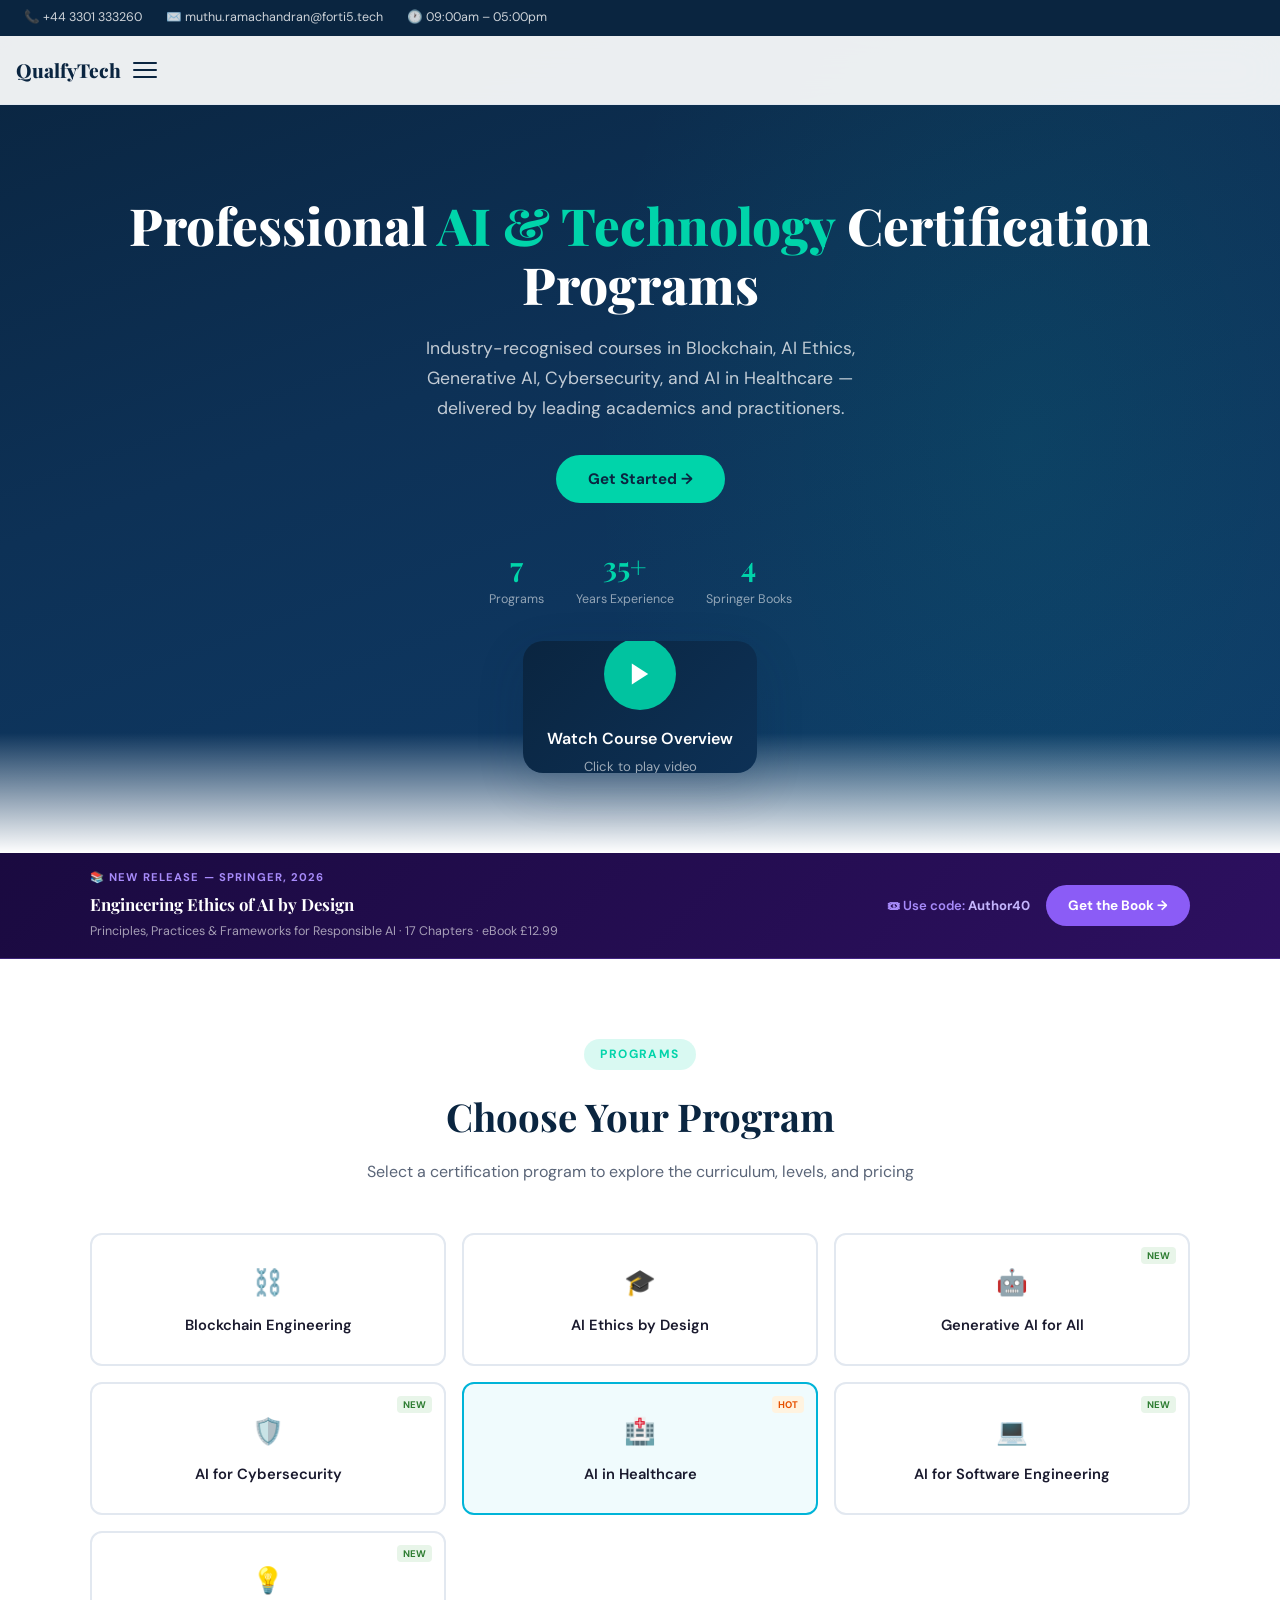
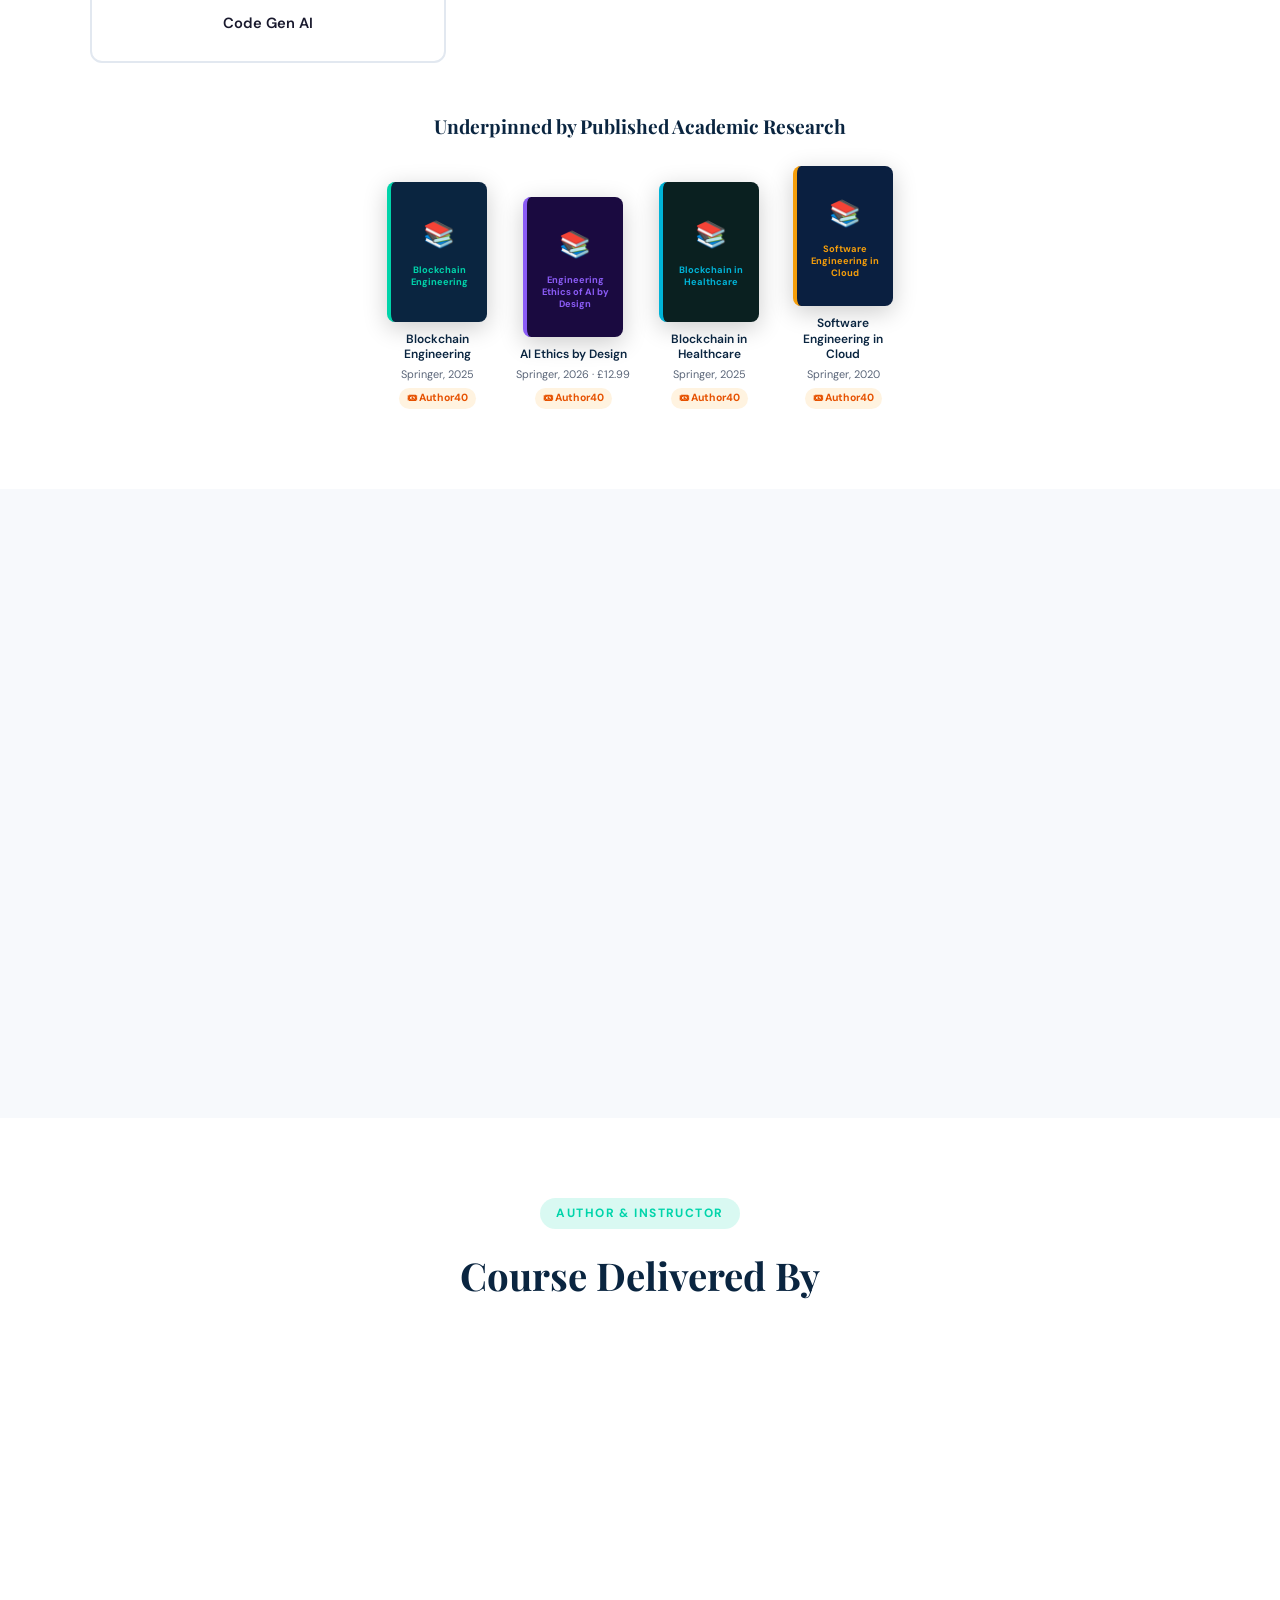
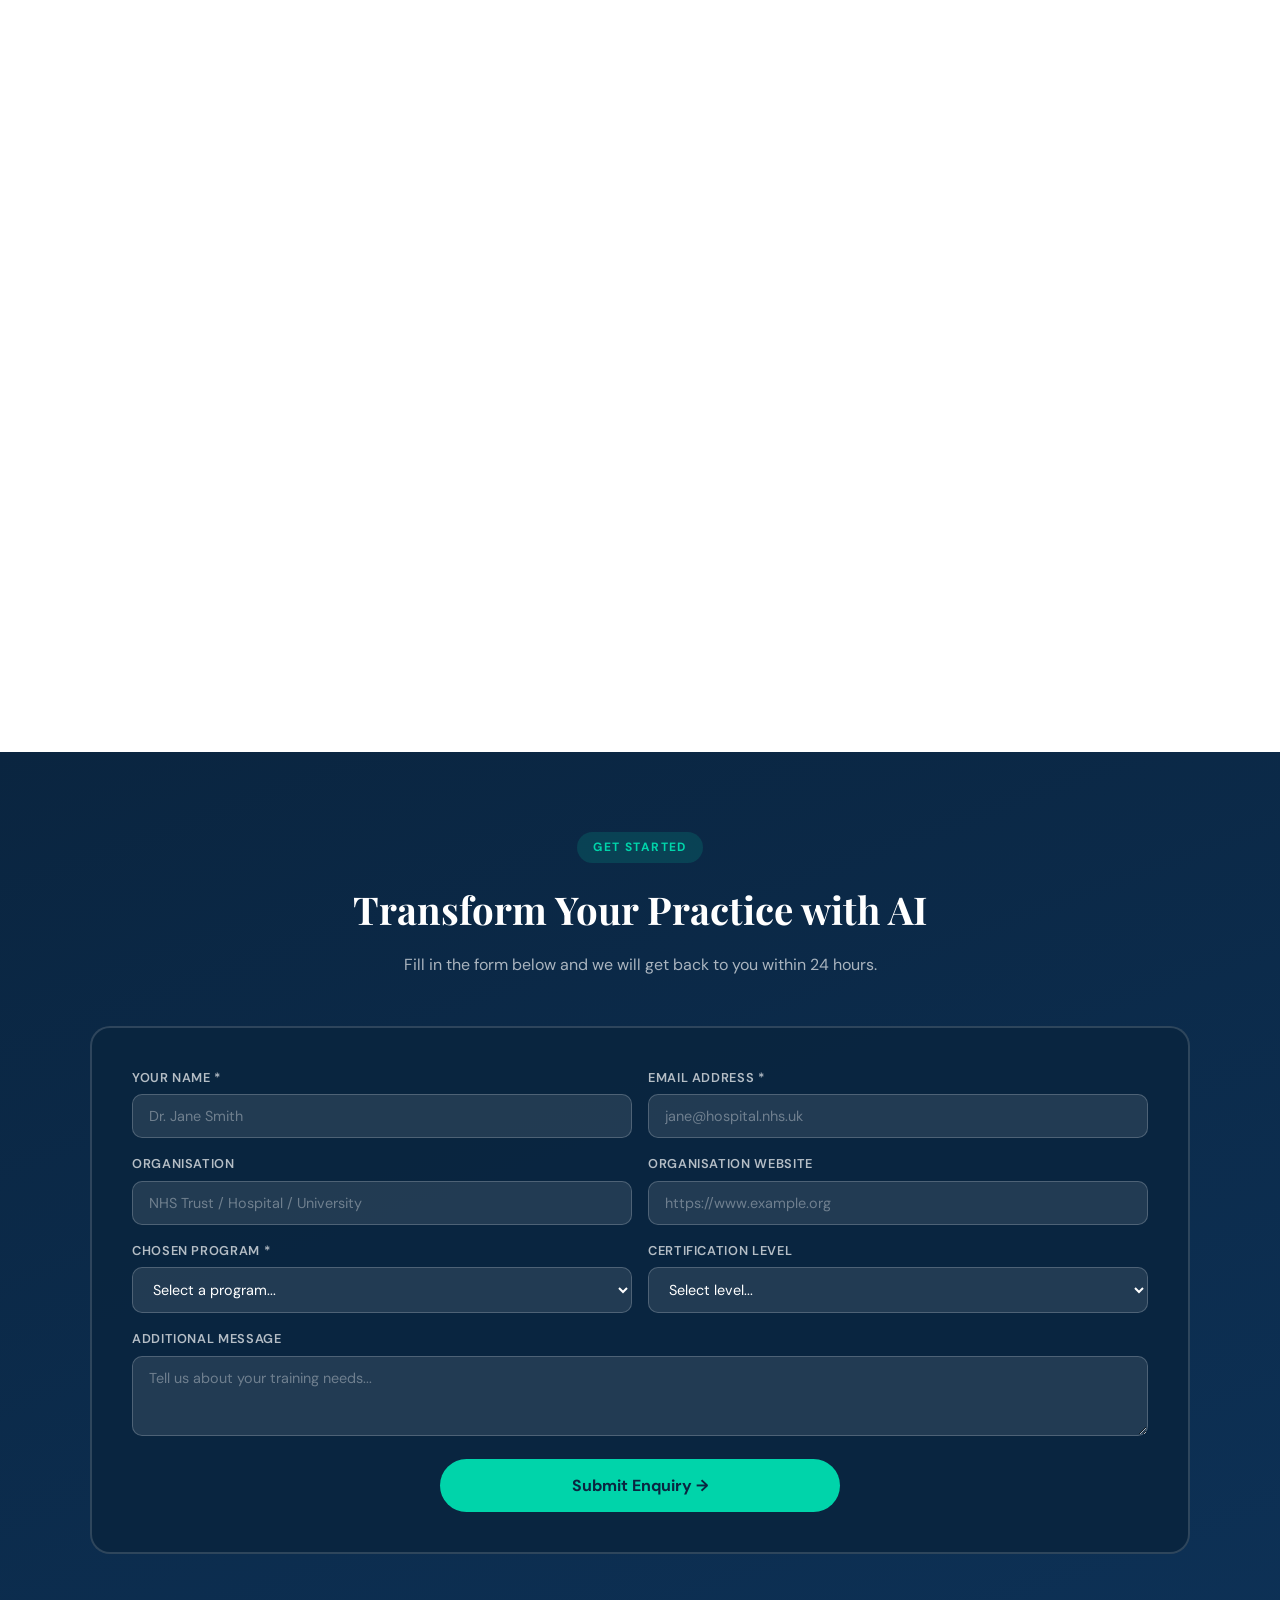
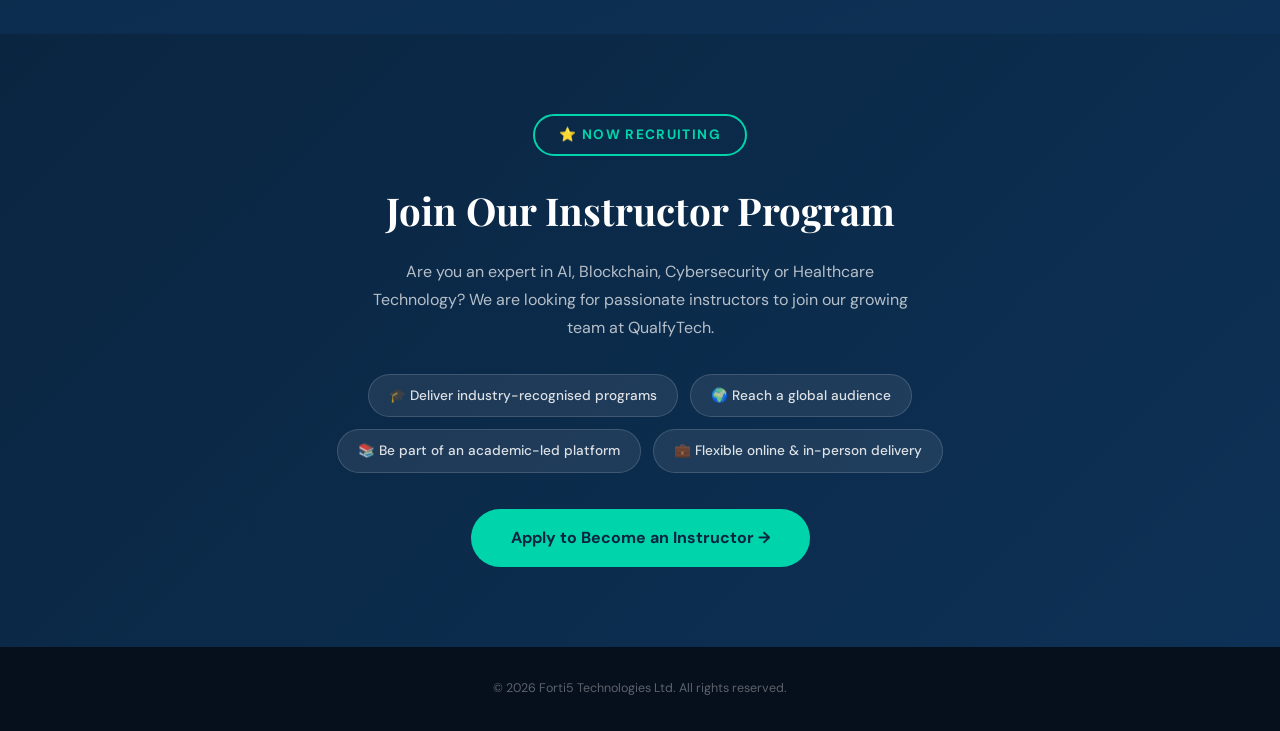
==== index.html @ 21c9e1dc "Refactor instructor section and update IntersectionObserver" ====
<!DOCTYPE html>
<html lang="en">
<head>
  <meta charset="UTF-8" />
  <meta name="viewport" content="width=device-width, initial-scale=1.0" />
  <title>QualfyTech — AI & Technology Certification Programs</title>
  <link rel="preconnect" href="https://fonts.googleapis.com" />
  <link rel="preconnect" href="https://fonts.gstatic.com" crossorigin />
  <link href="https://fonts.googleapis.com/css2?family=DM+Sans:opsz,wght@9..40,300;9..40,400;9..40,500;9..40,600;9..40,700&family=Playfair+Display:wght@600;700;800&display=swap" rel="stylesheet" />
  <link rel="stylesheet" href="style.css" />
</head>
<body>
  <!-- TOP BAR: phone, email -->
  <div class="topbar">
    <div class="topbar-inner">
      <a href="tel:+443301333260" class="topbar-item">📞 +44 3301 333260</a>
      <a href="mailto:muthu.ramachandran@forti5.tech" class="topbar-item">✉️ muthu.ramachandran@forti5.tech</a>
      <span class="topbar-item">🕐 09:00am – 05:00pm</span>
    </div>
  </div>

  <nav class="nav" id="nav">
    <div class="ni">
      <span class="nl" onclick="sTo('home')">QualfyTech</span>
      <div class="nc">
        <div class="nd">
          <span class="ncl">Courses ▾</span>
          <div class="ndrop">
            <a href="blockchain.html">⛓️ Blockchain Engineering</a>
            <a href="ethics.html">🎓 AI Ethics by Design</a>
            <a href="genai.html">🤖 Generative AI for All <span class="badge bn">New</span></a>
            <a href="cyber.html">🛡️ AI for Cybersecurity <span class="badge bn">New</span></a>
            <a href="healthcare.html" style="color:var(--hc);font-weight:600">🏥 AI in Healthcare <span class="badge bh">Hot</span></a>
            <a href="softeng.html">💻 AI for SE <span class="badge bn">New</span></a>
            <a href="codegenai.html">💡 Code Gen AI <span class="badge bn">New</span></a>
          </div>
        </div>
        <span class="ncl" onclick="sTo('instructor')">Instructor</span>
        <span class="ncl" onclick="sTo('contact')">Contact Us</span>
      </div>
      <button class="hb" id="hbtn" aria-label="Menu"><span></span><span></span><span></span></button>
    </div>
  </nav>
  <div class="mm" id="mmenu">
    <div class="mmi" onclick="location.href='blockchain.html'">Blockchain Engineering</div>
    <div class="mmi" onclick="location.href='ethics.html'">AI Ethics by Design</div>
    <div class="mmi" onclick="location.href='genai.html'">Generative AI for All <span class="badge bn">New</span></div>
    <div class="mmi" onclick="location.href='cyber.html'">AI for Cybersecurity <span class="badge bn">New</span></div>
    <div class="mmi" onclick="location.href='healthcare.html'">AI in Healthcare <span class="badge bh">Hot</span></div>
    <div class="mmi" onclick="location.href='softeng.html'">AI for Software Engineering <span class="badge bn">New</span></div>
    <div class="mmi" onclick="location.href='codegenai.html'">Code Gen AI <span class="badge bn">New</span></div>
    <div class="mmi" onclick="sTo('instructor');cM()">Author</div>
    <div class="mmi" onclick="sTo('contact');cM()">Contact</div>
  </div>
  <section class="hero" id="home">
    <div class="hi">
      <div class="ht">
        <h1>Professional <em>AI &amp; Technology</em> Certification Programs</h1>
        <p>Industry-recognised courses in Blockchain, AI Ethics, Generative AI, Cybersecurity, and AI in Healthcare — delivered by leading academics and practitioners.</p>
        <button class="hcta" onclick="sTo('programs')">Get Started →</button>
        <div class="hst">
          <div><div class="hsn">7</div><div class="hsl">Programs</div></div>
          <div><div class="hsn">35+</div><div class="hsl">Years Experience</div></div>
          <div><div class="hsn">4</div><div class="hsl">Springer Books</div></div>
        </div>
      </div>
      <div class="vc" id="videoCard">
        <div class="vc-inner">
          <div class="play-btn">
            <svg width="28" height="28" viewBox="0 0 24 24" fill="#fff"><polygon points="5 3 19 12 5 21 5 3"></polygon></svg>
          </div>
          <div style="font-weight:600;font-size:1rem">Watch Course Overview</div>
          <div style="font-size:0.82rem;opacity:0.6;margin-top:4px">Click to play video</div>
        </div>
      </div>
    </div>
  </section>
  <div class="book-banner">
    <div class="book-banner-inner">
      <div class="book-banner-left">
        <span class="book-banner-tag">📚 New Release — Springer, 2026</span>
        <div class="book-banner-title">Engineering Ethics of AI by Design</div>
        <div class="book-banner-sub">Principles, Practices &amp; Frameworks for Responsible AI · 17 Chapters · eBook £12.99</div>
      </div>
      <div class="book-banner-right">
        <span class="book-banner-code">🎟 Use code: <strong>Author40</strong></span>
        <a href="https://link.springer.com/book/10.1007/978-981-95-2909-4" target="_blank" class="book-banner-btn">Get the Book →</a>
      </div>
    </div>
  </div>
  <section class="programs" id="programs">
    <div class="pi">
      <span class="sl">Programs</span>
      <h2 class="st">Choose Your Program</h2>
      <p class="ssu">Select a certification program to explore the curriculum, levels, and pricing</p>
      <div class="pgrid">
        <div class="pc" onclick="selP(this,'blockchain')"><div class="pci">⛓️</div><div class="pcn">Blockchain Engineering</div></div>
        <div class="pc" onclick="selP(this,'ethics')"><div class="pci">🎓</div><div class="pcn">AI Ethics by Design</div></div>
        <div class="pc" onclick="selP(this,'genai')"><span class="badge bn">New</span><div class="pci">🤖</div><div class="pcn">Generative AI for All</div></div>
        <div class="pc" onclick="selP(this,'cyber')"><span class="badge bn">New</span><div class="pci">🛡️</div><div class="pcn">AI for Cybersecurity</div></div>
        <div class="pc active" onclick="selP(this,'healthcare')"><span class="badge bh">Hot</span><div class="pci">🏥</div><div class="pcn">AI in Healthcare</div></div>
        <div class="pc" onclick="selP(this,'softeng')"><span class="badge bn">New</span><div class="pci">💻</div><div class="pcn">AI for Software Engineering</div></div>
        <div class="pc" onclick="selP(this,'codegenai')"><span class="badge bn">New</span><div class="pci">💡</div><div class="pcn">Code Gen AI</div></div>
      </div>
      <div id="bookCovers" style="margin-top:48px;">
        <h3 style="font-family:'Playfair Display',serif;font-size:1.2rem;font-weight:700;color:var(--p);text-align:center;margin-bottom:24px;">Underpinned by Published Academic Research</h3>
        <div style="display:flex;justify-content:center;flex-wrap:wrap;gap:24px;align-items:flex-end;">
          <a href="https://link.springer.com/book/10.1007/978-3-030-12358-1" target="_blank" style="text-align:center;text-decoration:none;transition:transform 0.3s" onmouseover="this.style.transform='translateY(-8px)'" onmouseout="this.style.transform='translateY(0)'">
            <div style="width:100px;height:140px;border-radius:8px;background:#0A2540;box-shadow:0 6px 24px rgba(0,0,0,0.2);margin:0 auto 10px;display:flex;flex-direction:column;align-items:center;justify-content:center;padding:12px;border-left:4px solid #00D4AA">
              <div style="font-size:1.6rem;margin-bottom:8px">📚</div>
              <div style="font-size:0.58rem;font-weight:700;color:#00D4AA;text-align:center;line-height:1.3">Blockchain Engineering</div>
            </div>
            <div style="font-size:0.75rem;font-weight:600;color:var(--p);max-width:110px;line-height:1.3;margin:0 auto">Blockchain Engineering</div>
            <div style="font-size:0.68rem;color:var(--m);margin-top:3px">Springer, 2025</div>
            <div style="font-size:0.65rem;font-weight:700;color:#E65100;margin-top:4px;background:#FFF3E0;padding:2px 8px;border-radius:20px;display:inline-block">🎟 Author40</div>
          </a>
          <a href="https://link.springer.com/book/10.1007/978-981-95-2909-4" target="_blank" style="text-align:center;text-decoration:none;transition:transform 0.3s" onmouseover="this.style.transform='translateY(-8px)'" onmouseout="this.style.transform='translateY(0)'">
            <div style="width:100px;height:140px;border-radius:8px;background:#1a0a40;box-shadow:0 6px 24px rgba(0,0,0,0.2);margin:0 auto 10px;display:flex;flex-direction:column;align-items:center;justify-content:center;padding:12px;border-left:4px solid #8B5CF6">
              <div style="font-size:1.6rem;margin-bottom:8px">📚</div>
              <div style="font-size:0.58rem;font-weight:700;color:#8B5CF6;text-align:center;line-height:1.3">Engineering Ethics of AI by Design</div>
            </div>
            <div style="font-size:0.75rem;font-weight:600;color:var(--p);max-width:110px;line-height:1.3;margin:0 auto">AI Ethics by Design</div>
            <div style="font-size:0.68rem;color:var(--m);margin-top:3px">Springer, 2026 · £12.99</div>
            <div style="font-size:0.65rem;font-weight:700;color:#E65100;margin-top:4px;background:#FFF3E0;padding:2px 8px;border-radius:20px;display:inline-block">🎟 Author40</div>
          </a>
          <a href="https://link.springer.com/book/10.1007/978-981-96-4360-8" target="_blank" style="text-align:center;text-decoration:none;transition:transform 0.3s" onmouseover="this.style.transform='translateY(-8px)'" onmouseout="this.style.transform='translateY(0)'">
            <div style="width:100px;height:140px;border-radius:8px;background:#0a2020;box-shadow:0 6px 24px rgba(0,0,0,0.2);margin:0 auto 10px;display:flex;flex-direction:column;align-items:center;justify-content:center;padding:12px;border-left:4px solid #00B4D8">
              <div style="font-size:1.6rem;margin-bottom:8px">📚</div>
              <div style="font-size:0.58rem;font-weight:700;color:#00B4D8;text-align:center;line-height:1.3">Blockchain in Healthcare</div>
            </div>
            <div style="font-size:0.75rem;font-weight:600;color:var(--p);max-width:110px;line-height:1.3;margin:0 auto">Blockchain in Healthcare</div>
            <div style="font-size:0.68rem;color:var(--m);margin-top:3px">Springer, 2025</div>
            <div style="font-size:0.65rem;font-weight:700;color:#E65100;margin-top:4px;background:#FFF3E0;padding:2px 8px;border-radius:20px;display:inline-block">🎟 Author40</div>
          </a>
          <a href="https://tinyurl.com/muthu-pub" target="_blank" style="text-align:center;text-decoration:none;transition:transform 0.3s" onmouseover="this.style.transform='translateY(-8px)'" onmouseout="this.style.transform='translateY(0)'">
            <div style="width:100px;height:140px;border-radius:8px;background:#0a1f40;box-shadow:0 6px 24px rgba(0,0,0,0.2);margin:0 auto 10px;display:flex;flex-direction:column;align-items:center;justify-content:center;padding:12px;border-left:4px solid #F59E0B">
              <div style="font-size:1.6rem;margin-bottom:8px">📚</div>
              <div style="font-size:0.58rem;font-weight:700;color:#F59E0B;text-align:center;line-height:1.3">Software Engineering in Cloud</div>
            </div>
            <div style="font-size:0.75rem;font-weight:600;color:var(--p);max-width:110px;line-height:1.3;margin:0 auto">Software Engineering in Cloud</div>
            <div style="font-size:0.68rem;color:var(--m);margin-top:3px">Springer, 2020</div>
            <div style="font-size:0.65rem;font-weight:700;color:#E65100;margin-top:4px;background:#FFF3E0;padding:2px 8px;border-radius:20px;display:inline-block">🎟 Author40</div>
          </a>
        </div>
      </div>
      <div class="pinfo" id="pinfo"></div>
    </div>
  </section>
  <section class="cd" id="ai-healthcare">
    <div class="cdi">
      <div class="chd fin">
        <span class="sl">New Program</span>
        <h2>AI in Healthcare for Medical Professionals</h2>
        <p>Comprehensive workshop and hands-on training — from AI foundations to clinical implementation.</p>
      </div>
      <div class="lgrid">
        <div class="lc fin" onclick="tL(this)">
          <div class="ln">1</div>
          <div>
            <h3>Introduction to AI and Its Healthcare Revolution <span class="ti">▾</span></h3>
            <div class="lsu">Foundations of AI and why it transforms healthcare delivery.</div>
            <div class="ld">
              <div class="lt"><span class="ltg">What is AI?</span><span class="ltg">History &amp; Evolution</span><span class="ltg">Machine Learning</span></div>
              <div class="ho"><div><strong>Hands-On</strong> Interact with ChatGPT/Claude for medical Q&amp;A.</div></div>
            </div>
          </div>
        </div>
        <div class="lc fin" onclick="tL(this)">
          <div class="ln">2</div>
          <div>
            <h3>Machine Learning &amp; Deep Learning for Clinicians <span class="ti">▾</span></h3>
            <div class="lsu">ML/DL powering medical imaging, clinical NLP, and predictive analytics.</div>
            <div class="ld">
              <div class="lt"><span class="ltg">Classification</span><span class="ltg">Computer Vision</span><span class="ltg">Predictive Analytics</span></div>
            </div>
          </div>
        </div>
      </div>
    </div>
  </section>
  <section class="ins" id="instructor">
    <div class="insi">
      <div style="text-align:center;margin-bottom:32px">
        <span class="sl">Author &amp; Instructor</span>
        <h2 class="st">Course Delivered By</h2>
      </div>
      <div class="ic fin">
        <div style="text-align:center">
          <div class="author-avatar">MR</div>
        </div>
        <div>
          <div class="inm">Professor Muthu Ramachandran</div>
          <div class="icr">BSc, MSc, PhD, FBCS, FHEA, SMIEEE, SMACM</div>
          <div class="ibo">Professor Muthu Ramachandran is a Cybersecurity, AI, and Blockchain Technology &amp; Research Consultant at Forti5 Technologies, UK. With over 35 years of experience and 4 Springer-published books, his research directly informs every QualfyTech certification program.</div>
          <div class="ilks">
            <a href="https://tinyurl.com/muthu-pub" target="_blank" rel="noopener" class="ilk">📚 Publications</a>
            <a href="https://www.amazon.com/author/muthu" target="_blank" rel="noopener" class="ilk">📖 Amazon Books</a>
            <a href="https://www.forti5.tech" target="_blank" rel="noopener" class="ilk">🌐 Forti5 Tech</a>
          </div>
        </div>
      </div>
      <div class="ic fin" style="margin-top:24px">
        <div style="text-align:center">
          <img src="ponraj.jpg" alt="Dr. Ponraj Asirwadam Paulraj" class="iph" />
        </div>
        <div>
          <div class="inm">Dr. Ponraj Asirwadam Paulraj</div>
          <div class="icr">PhD in Mathematics | AI &amp; Topology Researcher</div>
          <div class="ibo">Dr. Ponraj Asirwadam Paulraj is a researcher at the intersection of advanced mathematics and machine learning, with expertise in Topological Data Analysis, Persistent Homology, and Graph Neural Networks. He brings rigorous mathematical foundations to every QualfyTech certification program.</div>
          <div class="ilks">
            <a href="https://tinyurl.com/muthu-pub" target="_blank" rel="noopener" class="ilk">📚 Research</a>
          </div>
        </div>
      </div>
    </div>
  </section>
  <section class="con" id="contact">
    <div class="coni">
      <div style="text-align:center">
        <span class="sl">Get Started</span>
        <h2 class="st">Transform Your Practice with AI</h2>
        <p class="ssu">Fill in the form below and we will get back to you within 24 hours.</p>
      </div>
      <div id="formCard" class="form-card-manual">
        <form id="contactForm" action="https://formsubmit.co/muthu.ramachandran@forti5.tech" method="POST">
          <input type="hidden" name="_subject" value="New QualfyTech Course Enquiry" />
          <input type="hidden" name="_captcha" value="false" />
          <input type="hidden" name="_template" value="table" />
          <input type="text" name="_honey" style="display:none" />
          <input type="hidden" name="_next" value="" />
          <div class="grid-2">
            <div><label>Your Name *</label><input name="name" type="text" placeholder="Dr. Jane Smith" required /></div>
            <div><label>Email Address *</label><input name="email" type="email" placeholder="jane@hospital.nhs.uk" required /></div>
          </div>
          <div class="grid-2">
            <div><label>Organisation</label><input name="organisation" type="text" placeholder="NHS Trust / Hospital / University" /></div>
            <div><label>Organisation Website</label><input name="website" type="text" placeholder="https://www.example.org" /></div>
          </div>
          <div class="grid-2">
            <div>
              <label>Chosen Program *</label>
              <select name="program" required>
                <option value="">Select a program...</option>
                <option>Blockchain Engineering</option>
                <option>AI Ethics by Design</option>
                <option>Generative AI for All</option>
                <option>AI for Cybersecurity</option>
                <option>AI in Healthcare</option>
                <option>AI for Software Engineering</option>
                <option>Code Gen AI</option>
              </select>
            </div>
            <div>
              <label>Certification Level</label>
              <select name="level">
                <option value="">Select level...</option>
                <option>Associate — Foundation</option>
                <option>Practitioner — Professional</option>
                <option>Master — Expert</option>
              </select>
            </div>
          </div>
          <div style="margin-bottom:16px">
            <label>Additional Message</label>
            <textarea name="message" placeholder="Tell us about your training needs..."></textarea>
          </div>
          <div style="text-align:center">
            <button type="submit" class="submit-btn">Submit Enquiry →</button>
          </div>
        </form>
      </div>
    </div>
  </section>
  <section class="join-sec">
    <div class="join-inner">
      <div class="join-blink">⭐ Now Recruiting</div>
      <h2>Join Our Instructor Program</h2>
      <p>Are you an expert in AI, Blockchain, Cybersecurity or Healthcare Technology? We are looking for passionate instructors to join our growing team at QualfyTech.</p>
      <div class="join-perks">
        <div class="join-perk">🎓 Deliver industry-recognised programs</div>
        <div class="join-perk">🌍 Reach a global audience</div>
        <div class="join-perk">📚 Be part of an academic-led platform</div>
        <div class="join-perk">💼 Flexible online &amp; in-person delivery</div>
      </div>
      <a href="/cdn-cgi/l/email-protection#69041c1d011c471b0804080a0108070d1b0807290f061b1d005c471d0c0a01" class="join-btn">Apply to Become an Instructor →</a>
    </div>
  </section>
  <footer class="footer">© 2026 Forti5 Technologies Ltd. All rights reserved.</footer>
  <button class="sct" id="sctBtn" aria-label="Scroll to top">↑</button>
  <script data-cfasync="false" src="/cdn-cgi/scripts/5c5dd728/cloudflare-static/email-decode.min.js"></script><script>
    window.addEventListener('scroll', () => {
      document.getElementById('nav').classList.toggle('scrolled', window.scrollY > 10);
      document.getElementById('sctBtn').classList.toggle('visible', window.scrollY > 300);
    });
    function sTo(id) { document.getElementById(id)?.scrollIntoView({ behavior: 'smooth' }); }
    const hbtn = document.getElementById('hbtn');
    hbtn.addEventListener('click', () => { hbtn.classList.toggle('active'); document.getElementById('mmenu').classList.toggle('open'); });
    function cM() { hbtn.classList.remove('active'); document.getElementById('mmenu').classList.remove('open'); }
    const obs = new IntersectionObserver((entries) => {
      entries.forEach(e => { if (e.isIntersecting) { e.target.classList.add('visible'); obs.unobserve(e.target); } });
    }, { threshold: 0, rootMargin: '0px 0px -50px 0px' });
    document.querySelectorAll('.fin').forEach(el => obs.observe(el));
    function selP(el, key) { location.href = key + '.html'; }
    function tL(el) { e
---- style.css ----
:root{
  --p:#0A2540;
  --pl:#1a3a5c;
  --a:#00D4AA;
  --ah:#00b894;
  --ag:rgba(0,212,170,0.15);
  --hc:#00B4D8;
  --hcd:#0096B7;
  --sf:#F7F9FC;
  --w:#FFF;
  --t:#1a1a2e;
  --m:#5a6578;
  --b:#E2E8F0;
  --ss:0 1px 3px rgba(10,37,64,0.06);
  --sm:0 4px 16px rgba(10,37,64,0.08);
  --sl2:0 8px 32px rgba(10,37,64,0.12);
  --sx:0 16px 48px rgba(10,37,64,0.16);
  --r:12px;
  --rl:20px;
  --tr:0.3s cubic-bezier(0.4,0,0.2,1);
}

*,*::before,*::after{box-sizing:border-box;margin:0;padding:0;}
html{scroll-behavior:smooth;scroll-padding-top:80px;}
body{font-family:'DM Sans',-apple-system,sans-serif;color:var(--t);background:var(--w);line-height:1.6;-webkit-font-smoothing:antialiased;}

/* TOP BAR */
.topbar{background:var(--p);padding:8px 24px;}
.topbar-inner{max-width:1280px;margin:0 auto;display:flex;align-items:center;gap:24px;flex-wrap:wrap;}
.topbar-item{font-size:0.78rem;color:rgba(255,255,255,0.8);text-decoration:none;display:flex;align-items:center;gap:6px;}
.topbar-item:hover{color:#fff;}

/* NAV */
.nav{position:fixed;top:36px;left:0;right:0;z-index:1000;background:rgba(255,255,255,0.92);backdrop-filter:blur(20px);-webkit-backdrop-filter:blur(20px);border-bottom:1px solid var(--b);transition:var(--tr);}
.nav.scrolled{top:0;box-shadow:var(--sm);}
@media(max-width:768px){.topbar{display:none;}.nav{top:0;}}
.ni{max-width:1280px;margin:0 auto;padding:0 16px;display:flex;align-items:center;height:68px;gap:4px;}
.nl{font-family:'Playfair Display',serif;font-size:1.2rem;font-weight:800;color:var(--p);cursor:pointer;white-space:nowrap;}
.nc{display:flex;align-items:center;gap:0;margin-left:8px;}
.ncl,.nk,.mmi{cursor:pointer;}
.ncl{padding:8px 16px;font-size:0.92rem;font-weight:600;color:var(--m);border-radius:8px;transition:var(--tr);white-space:nowrap;}
.ncl:hover{color:var(--p);background:var(--sf);}

/* NAV DROPDOWN */
.nd{position:relative;}
.nd:hover .ndrop{display:block;}
.ndrop{display:none;position:absolute;top:100%;left:0;background:var(--w);border:1px solid var(--b);border-radius:var(--r);box-shadow:var(--sl2);min-width:220px;z-index:2000;padding:8px 0;}
.ndrop a{display:block;padding:10px 18px;font-size:0.82rem;font-weight:500;color:var(--m);text-decoration:none;transition:var(--tr);white-space:nowrap;}
.ndrop a:hover{background:var(--sf);color:var(--p);}
.badge{display:inline-block;padding:1px 6px;font-size:0.6rem;font-weight:700;text-transform:uppercase;border-radius:4px;margin-left:4px;vertical-align:middle;}
.bn{background:#E8F5E9;color:#2E7D32;}
.bh{background:#FFF3E0;color:#E65100;}
.nr{margin-left:auto;display:flex;align-items:center;gap:16px;}
.nk{font-size:0.85rem;font-weight:500;color:var(--m);}
.nk:hover{color:var(--p);}
.hb{display:none;flex-direction:column;gap:5px;background:none;border:none;cursor:pointer;padding:8px;z-index:1001;}
.hb span{display:block;width:24px;height:2px;background:var(--p);border-radius:2px;transition:var(--tr);}
.hb.active span:nth-child(1){transform:rotate(45deg) translateY(7px);}
.hb.active span:nth-child(2){opacity:0;}
.hb.active span:nth-child(3){transform:rotate(-45deg) translateY(-7px);}
.mm{display:none;position:fixed;top:68px;left:0;right:0;bottom:0;background:var(--w);padding:24px;overflow-y:auto;z-index:999;}
.mm.open{display:block;}
.mmi{display:block;padding:14px 0;font-size:1rem;font-weight:500;color:var(--t);border-bottom:1px solid var(--b);}

/* HERO */
.hero{padding:160px 24px 80px;background:linear-gradient(160deg,var(--p) 0%,#0d3156 40%,#0f3d6b 100%);position:relative;overflow:hidden;}
.hero::before{content:'';position:absolute;top:-50%;right:-20%;width:80%;height:200%;background:radial-gradient(ellipse,rgba(0,212,170,0.08) 0%,transparent 60%);}
.hero::after{content:'';position:absolute;bottom:0;left:0;right:0;height:120px;background:linear-gradient(to top,var(--w),transparent);}
.hi{max-width:1280px;margin:0 auto;display:grid;grid-template-columns:1fr 1fr;gap:60px;align-items:center;position:relative;z-index:1;}
.hero h1{font-family:'Playfair Display',serif;font-size:clamp(2.2rem,4vw,3.4rem);font-weight:800;color:var(--w);line-height:1.15;margin-bottom:20px;}
.hero h1 em{color:var(--a);font-style:normal;}
.ht p{font-size:1.1rem;color:rgba(255,255,255,0.75);margin-bottom:32px;max-width:480px;line-height:1.7;}
.hcta{display:inline-flex;align-items:center;gap:10px;padding:14px 32px;background:var(--a);color:var(--p);font-weight:700;font-size:0.95rem;border-radius:50px;border:none;cursor:pointer;transition:var(--tr);font-family:inherit;}
.hcta:hover{background:var(--ah);transform:translateY(-2px);}
.hst{display:flex;gap:32px;margin-top:40px;}
.hsn{font-family:'Playfair Display',serif;font-size:1.8rem;font-weight:700;color:var(--a);}
.hsl{font-size:0.78rem;color:rgba(255,255,255,0.55);}
.vc{position:relative;border-radius:var(--rl);overflow:hidden;box-shadow:var(--sx);aspect-ratio:16/9;background:linear-gradient(135deg,#0A2540,#0d3156);display:flex;align-items:center;justify-content:center;cursor:pointer;}
.vc-inner{text-align:center;color:#fff;padding:24px;}
.play-btn{width:72px;height:72px;border-radius:50%;background:rgba(0,212,170,0.9);display:flex;align-items:center;justify-content:center;margin:0 auto 16px;transition:var(--tr);}
.vc:hover .play-btn{transform:scale(1.1);}

/* SECTION COMMON */
.sl{display:inline-block;font-size:0.75rem;font-weight:700;text-transform:uppercase;letter-spacing:0.12em;color:var(--a);background:var(--ag);padding:6px 16px;border-radius:50px;margin-bottom:16px;}
.st{font-family:'Playfair Display',serif;font-size:clamp(1.8rem,3vw,2.6rem);font-weight:700;color:var(--p);margin-bottom:12px;}
.ssu{font-size:1rem;color:var(--m);margin-bottom:48px;max-width:560px;margin-left:auto;margin-right:auto;}

/* PROGRAMS */
.programs,.ins{padding:80px 24px;background:var(--w);}
.pi,.aui{max-width:1100px;margin:0 auto;text-align:center;}
.pgrid{display:grid;grid-template-columns:repeat(3,1fr);gap:16px;}
.pc{padding:28px 20px;border:2px solid var(--b);border-radius:var(--r);color:var(--t);transition:var(--tr);cursor:pointer;position:relative;background:var(--w);}
.pc:hover{border-color:var(--a);box-shadow:var(--sm);transform:translateY(-4px);}
.pc.active{border-color:var(--hc);background:rgba(0,180,216,0.06);}
.pci{font-size:1.6rem;margin-bottom:12px;}
.pcn{font-weight:600;font-size:0.92rem;line-height:1.35;}
.pc .badge{position:absolute;top:12px;right:12px;}
.pinfo{margin-top:32px;text-align:left;display:none;}
.pinfo.show{display:block;}
.pbox{padding:32px;background:var(--sf);border-radius:var(--r);border:1px solid var(--b);}
.pbox h3{font-family:'Playfair Display',serif;font-size:1.3rem;font-weight:700;color:var(--p);margin-bottom:8px;}
.pbox>p{font-size:0.92rem;color:var(--m);line-height:1.6;margin-bottom:16px;}
.ptags{display:flex;flex-wrap:wrap;gap:8px;margin-bottom:24px;}
.ptag{padding:5px 12px;background:rgba(0,180,216,0.08);color:var(--hcd);font-size:0.78rem;font-weight:500;border-radius:6px;}
.tiers{display:grid;grid-template-columns:repeat(3,1fr);gap:20px;margin-top:24px;}
.tier{padding:24px;border-radius:var(--r);border:1px solid var(--b);background:var(--w);text-align:center;}
.tier.feat{border-color:var(--hc);}
.tlv{font-size:0.7rem;font-weight:700;text-transform:uppercase;color:var(--hc);}
.tier h4{font-family:'Playfair Display',serif;font-size:1.15rem;font-weight:700;color:var(--p);}
.tpr{font-size:1.5rem;font-weight:700;color:var(--p);margin:8px 0;}
.tpr small{font-size:0.75rem;font-weight:400;color:var(--m);}
.tdu{font-size:0.78rem;color:var(--m);margin-bottom:12px;}
.tft{list-style:none;text-align:left;font-size:0.82rem;line-height:1.8;}
.tft li::before{content:'✓ ';color:var(--a);font-weight:700;}
.tbtn,.pcta{display:inline-block;margin-top:16px;padding:10px 24px;border-radius:50px;font-size:0.82rem;font-weight:600;cursor:pointer;border:none;font-family:inherit;}
.tbtn.pr,.pcta{background:var(--hc);color:#fff;}
.tbtn.sc{background:var(--p);color:#fff;}

/* AI HEALTHCARE */
.cd{padding:80px 24px;background:var(--sf);}
.cdi,.coni,.insi{max-width:1100px;margin:0 auto;}
.chd{text-align:center;margin-bottom:56px;}
.chd h2{font-family:'Playfair Display',serif;font-size:clamp(1.8rem,3vw,2.4rem);font-weight:700;color:var(--p);margin-bottom:12px;}
.chd p{font-size:1rem;color:var(--m);}
.lgrid{display:grid;gap:20px;}
.lc{display:grid;grid-template-columns:64px 1fr;gap:24px;padding:32px;background:var(--w);border-radius:var(--r);box-shadow:var(--ss);cursor:pointer;}
.lc.open{border:1px solid var(--hc);}
.ln{width:56px;height:56px;border-radius:14px;display:flex;align-items:center;justify-content:center;font-family:'Playfair Display',serif;font-size:1.4rem;font-weight:700;color:#fff;background:linear-gradient(135deg,var(--hc),var(--hcd));}
.lc h3{font-size:1.1rem;font-weight:700;color:var(--p);margin-bottom:6px;display:flex;align-items:center;justify-content:space-between;}
.ti{font-size:1.2rem;color:var(--m);}
.lsu{font-size:0.88rem;color:var(--m);line-height:1.6;}
.ld{display:none;margin-top:16px;padding-top:16px;border-top:1px solid var(--b);}
.lc.open .ld{display:block;}
.lt{display:flex;flex-wrap:wrap;gap:8px;margin-bottom:16px;}
.ltg{padding:5px 12px;background:rgba(0,180,216,0.08);color:var(--hcd);font-size:0.78rem;font-weight:500;border-radius:6px;}
.ho{display:flex;align-items:flex-start;gap:12px;padding:16px;background:#F0FDF4;border-radius:10px;border-left:3px solid #22C55E;}
.ho div{font-size:0.85rem;color:#166534;line-height:1.55;}
.ho strong{display:block;margin-bottom:2px;font-size:0.78rem;text-transform:uppercase;}

/* INSTRUCTOR */
.ic{display:grid;grid-template-columns:200px 1fr;gap:40px;padding:48px 40px;background:linear-gradient(135deg,#f8fbff,#f0f7ff);border-radius:var(--rl);border:1px solid var(--b);align-items:start;}
.author-avatar{width:160px;height:160px;border-radius:16px;background:linear-gradient(135deg,var(--p),#1a3a5c);display:flex;align-items:center;justify-content:center;font-family:'Playfair Display',serif;font-size:3rem;font-weight:700;color:var(--a);margin:0 auto;box-shadow:var(--sm);border:4px solid var(--w);}
.iph{width:160px;height:160px;border-radius:16px;object-fit:cover;object-position:top;box-shadow:var(--sm);border:4px solid var(--w);display:block;margin:0 auto;}
.inm{font-family:'Playfair Display',serif;font-size:1.4rem;font-weight:700;color:var(--p);margin-bottom:4px;margin-top:16px;}
.icr{font-size:0.78rem;color:var(--m);margin-bottom:12px;}
.ibo{font-size:0.88rem;color:var(--t);line-height:1.7;margin-bottom:20px;}
.ilks{margin-top:16px;display:flex;gap:12px;flex-wrap:wrap;}
.ilk{display:inline-flex;align-items:center;gap:6px;padding:8px 18px;background:var(--p);color:#fff;font-size:0.82rem;font-weight:600;text-decoration:none;border-radius:50px;transition:var(--tr);}
.ilk:hover{background:var(--pl);}

/* CONTACT */
.con{padding:80px 24px;background:linear-gradient(160deg,var(--p) 0%,#0d3156 100%);}
.con .st{color:#fff;}
.con .ssu{color:rgba(255,255,255,0.65);}
.form-card-manual{background:rgba(10,37,64,0.95);border:2px solid rgba(255,255,255,0.15);border-radius:20px;padding:40px;margin-top:32px;}
.grid-2{display:grid;grid-template-columns:1fr 1fr;gap:16px;margin-bottom:16px;}
.form-card-manual label{display:block;font-size:0.8rem;font-weight:600;color:rgba(255,255,255,0.7);text-transform:uppercase;letter-spacing:0.05em;margin-bottom:6px;}
.form-card-manual input,.form-card-manual select,.form-card-manual textarea{width:100%;padding:12px 16px;background:rgba(255,255,255,0.1);border:1px solid rgba(255,255,255,0.2);border-radius:10px;color:#fff;font-size:0.9rem;font-family:inherit;outline:none;}
.form-card-manual input:focus,.form-card-manual select:focus,.form-card-manual textarea:focus{border-color:var(--a);}
.form-card-manual input::placeholder,.form-card-manual textarea::placeholder{color:rgba(255,255,255,0.35);}
.form-card-manual select option{background:#0d2340;}
.form-card-manual textarea{resize:vertical;min-height:80px;}
.submit-btn{display:inline-block;width:100%;max-width:400px;padding:16px 32px;background:var(--a);color:var(--p);font-weight:700;font-size:1rem;border:none;border-radius:50px;cursor:pointer;font-family:inherit;transition:var(--tr);}
.submit-btn:hover{background:var(--ah);transform:translateY(-2px);}

/* BOOK BANNER */
.book-banner{background:linear-gradient(135deg,#1a0a40,#2d1060);border-bottom:1px solid rgba(139,92,246,0.3);padding:16px 24px;}
.book-banner-inner{max-width:1100px;margin:0 auto;display:flex;align-items:center;justify-content:space-between;flex-wrap:wrap;gap:16px;}
.book-banner-left{display:flex;flex-direction:column;gap:4px;}
.book-banner-tag{font-size:0.7rem;font-weight:700;letter-spacing:0.1em;text-transform:uppercase;color:#a78bfa;}
.book-banner-title{font-family:'Playfair Display',serif;font-size:1.05rem;font-weight:700;color:#fff;}
.book-banner-sub{font-size:0.78rem;color:rgba(255,255,255,0.6);}
.book-banner-right{display:flex;align-items:center;gap:16px;flex-wrap:wrap;}
.book-banner-code{font-size:0.82rem;color:#a78bfa;font-weight:600;}
.book-banner-code strong{color:#c4b5fd;}
.book-banner-btn{background:#8B5CF6;color:#fff;padding:10px 22px;border-radius:50px;font-size:0.85rem;font-weight:700;text-decoration:none;transition:var(--tr);white-space:nowrap;}
.book-banner-btn:hover{background:#7C3AED;transform:translateY(-1px);}

/* JOIN */
.join-sec{padding:80px 24px;background:linear-gradient(135deg,#0A2540,#0d3156);text-align:center;}
.join-inner{max-width:700px;margin:0 auto;}
.join-blink{display:inline-block;font-size:0.85rem;font-weight:700;letter-spacing:0.1em;text-transform:uppercase;color:#00D4AA;border:2px solid #00D4AA;padding:8px 24px;border-radius:50px;margin-bottom:24px;animation:blink 1.2s infinite;}
@keyframes blink{0%,100%{opacity:1}50%{opacity:0.3}}
.join-inner h2{font-family:'Playfair Display',serif;font-size:clamp(1.8rem,3vw,2.4rem);font-weight:700;color:#fff;margin-bottom:16px;}
.join-inner p{font-size:1rem;color:rgba(255,255,255,0.7);line-height:1.75;margin-bottom:32px;max-width:560px;margin-left:auto;margin-right:auto;}
.join-perks{display:flex;flex-wrap:wrap;justify-content:center;gap:12px;margin-bottom:36px;}
.join-perk{background:rgba(255,255,255,0.08);border:1px solid rgba(255,255,255,0.15);color:rgba(255,255,255,0.85);font-size:0.85rem;font-weight:500;padding:10px 20px;border-radius:50px;}
.join-btn{display:inline-block;padding:16px 40px;background:#00D4AA;color:#0A2540;font-weight:700;font-size:1rem;border-radius:50px;text-decoration:none;transition:var(--tr);}
.join-btn:hover{background:#00b894;transform:translateY(-2px);}

/* FOOTER */
.footer{padding:32px 24px;background:#060f1c;text-align:center;font-size:0.78rem;color:rgba(255,255,255,0.35);}

/* SCROLL TO TOP */
.sct{position:fixed;bottom:24px;right:24px;width:44px;height:44px;border-radius:50%;background:var(--p);color:#fff;border:none;cursor:pointer;display:flex;align-items:center;justify-content:center;box-shadow:var(--sl2);opacity:0;pointer-events:none;transition:var(--tr);z-index:99;}
.sct.visible{opacity:1;pointer-events:auto;}

/* FADE IN */
.fin{opacity:0;transform:translateY(24px);transition:opacity 0.6s ease,transform 0.6s ease;}
.fin.visible{opacity:1;transform:translateY(0);}

/* ── RESPONSIVE ── */

/* Laptop / large tablet (max 1400px) */
@media(max-width:1400px){
  .nc{display:none;}
  .hb{display:flex;}
  .nr{display:none;}
  .hi{grid-template-columns:1fr;gap:32px;text-align:center;}
  .ht p{margin-left:auto;margin-right:auto;}
  .hst{justify-content:center;}
  .vc{max-width:520px;margin:0 auto;}
  .ic{grid-template-columns:1fr;text-align:center;padding:32px 24px;}
  .ilks{justify-content:center;}
  .author-avatar,.iph{margin:0 auto;}
  .inm{margin-top:12px;}
  .tiers{grid-template-columns:1fr;}
}

/* Tablet (max 768px) */
@media(max-width:768px){
  .hero{padding:100px 16px 60px;}
  .ht p{font-size:1rem;}
  .hcta{width:100%;justify-content:center;}
  .hst{justify-content:center;gap:20px;}
  .vc{max-width:100%;}
  .pgrid{grid-template-columns:repeat(2,1fr);gap:12px;}
  .pc{padding:20px 12px;}
  .book-banner-inner{flex-direction:column;align-items:flex-start;}
  .lc{grid-template-columns:44px 1fr;gap:12px;padding:20px 16px;}
  .ln{width:44px;height:44px;font-size:1.1rem;border-radius:12px;}
  .grid-2{grid-template-columns:1fr;}
  .form-card-manual{padding:20px 16px;border-radius:14px;}
  .programs,.ins,.cd,.con,.join-sec{padding:56px 16px;}
  .join-perks{gap:8px;}
  .join-perk{font-size:0.8rem;padding:8px 14px;}
  .pbox{padding:20px 16px;}
  .author-avatar{width:120px;height:120px;font-size:2.2rem;}
  .iph{width:120px;height:120px;}
}

/* Mobile (max 480px) */
@media(max-width:480px){
  .pgrid{grid-template-columns:1fr;gap:10px;}
  .hst{flex-direction:column;gap:10px;align-items:center;}
  .hero h1{font-size:1.9rem;}
  .st{font-size:1.5rem;}
  .hsn{font-size:1.4rem;}
  .book-banner{padding:14px 16px;}
  .book-banner-title{font-size:0.95rem;}
  .join-inner h2{font-size:1.5rem;}
  .submit-btn{font-size:0.9rem;padding:14px 24px;}
  .sct{bottom:16px;right:16px;width:40px;height:40px;}
  .lc h3{font-size:0.95rem;}
  .inm{font-size:1.1rem;}
  .author-avatar{width:90px;height:90px;font-size:1.6rem;}
  .iph{width:90px;height:90px;}
  .ic{padding:20px 14px;}
  .form-card-manual{padding:16px 12px;}
}
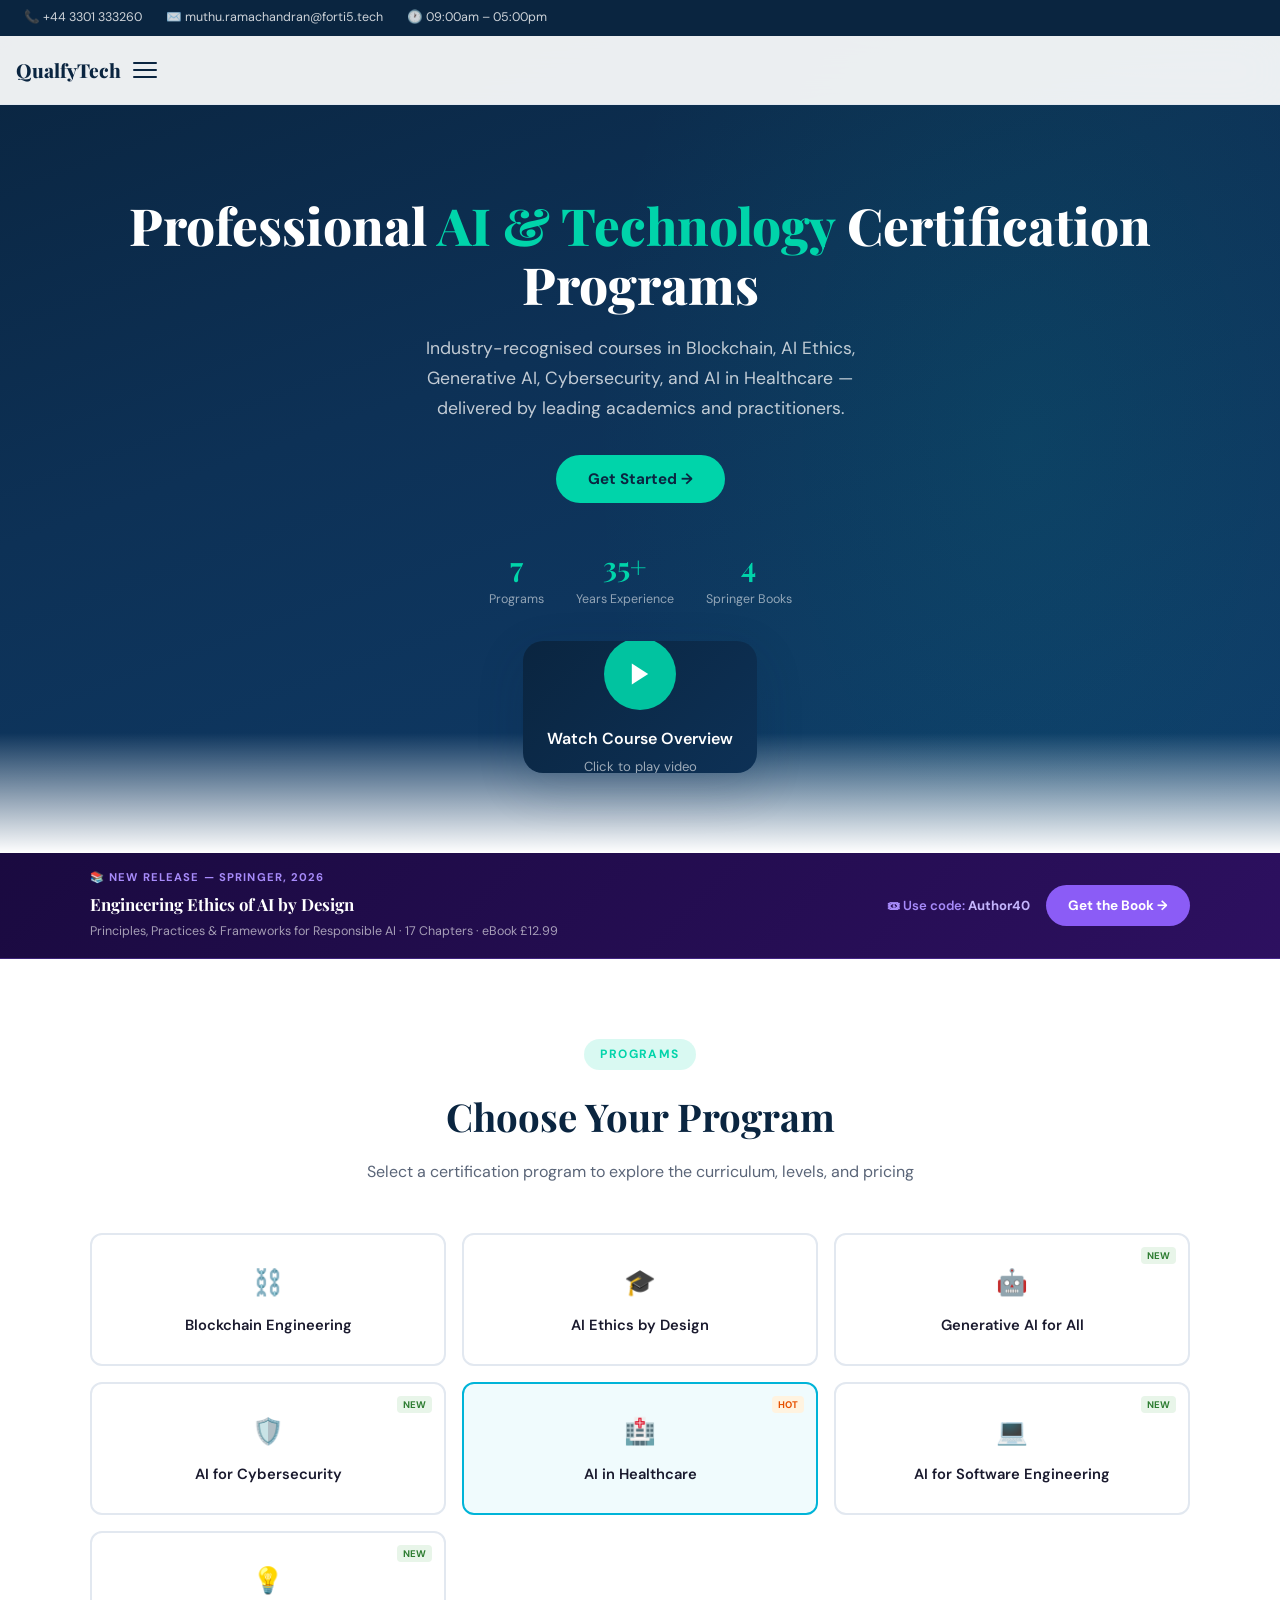
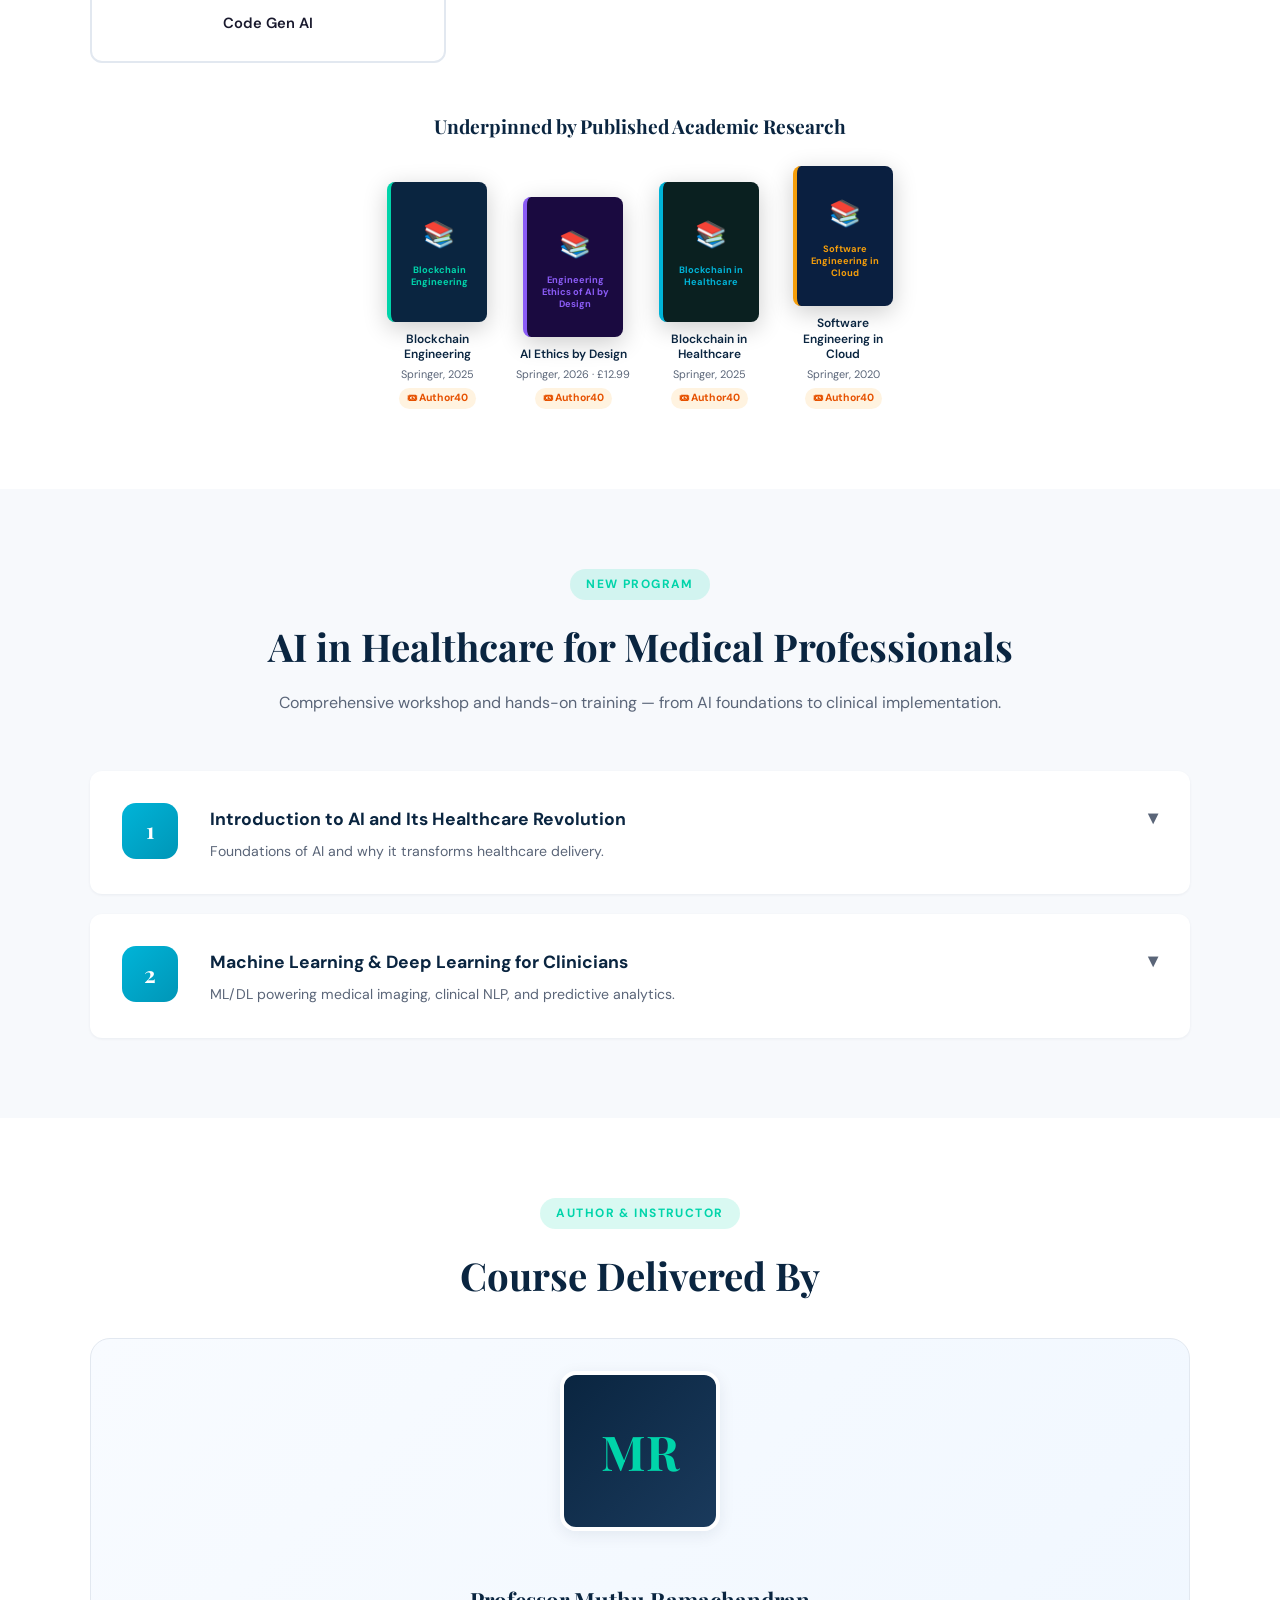
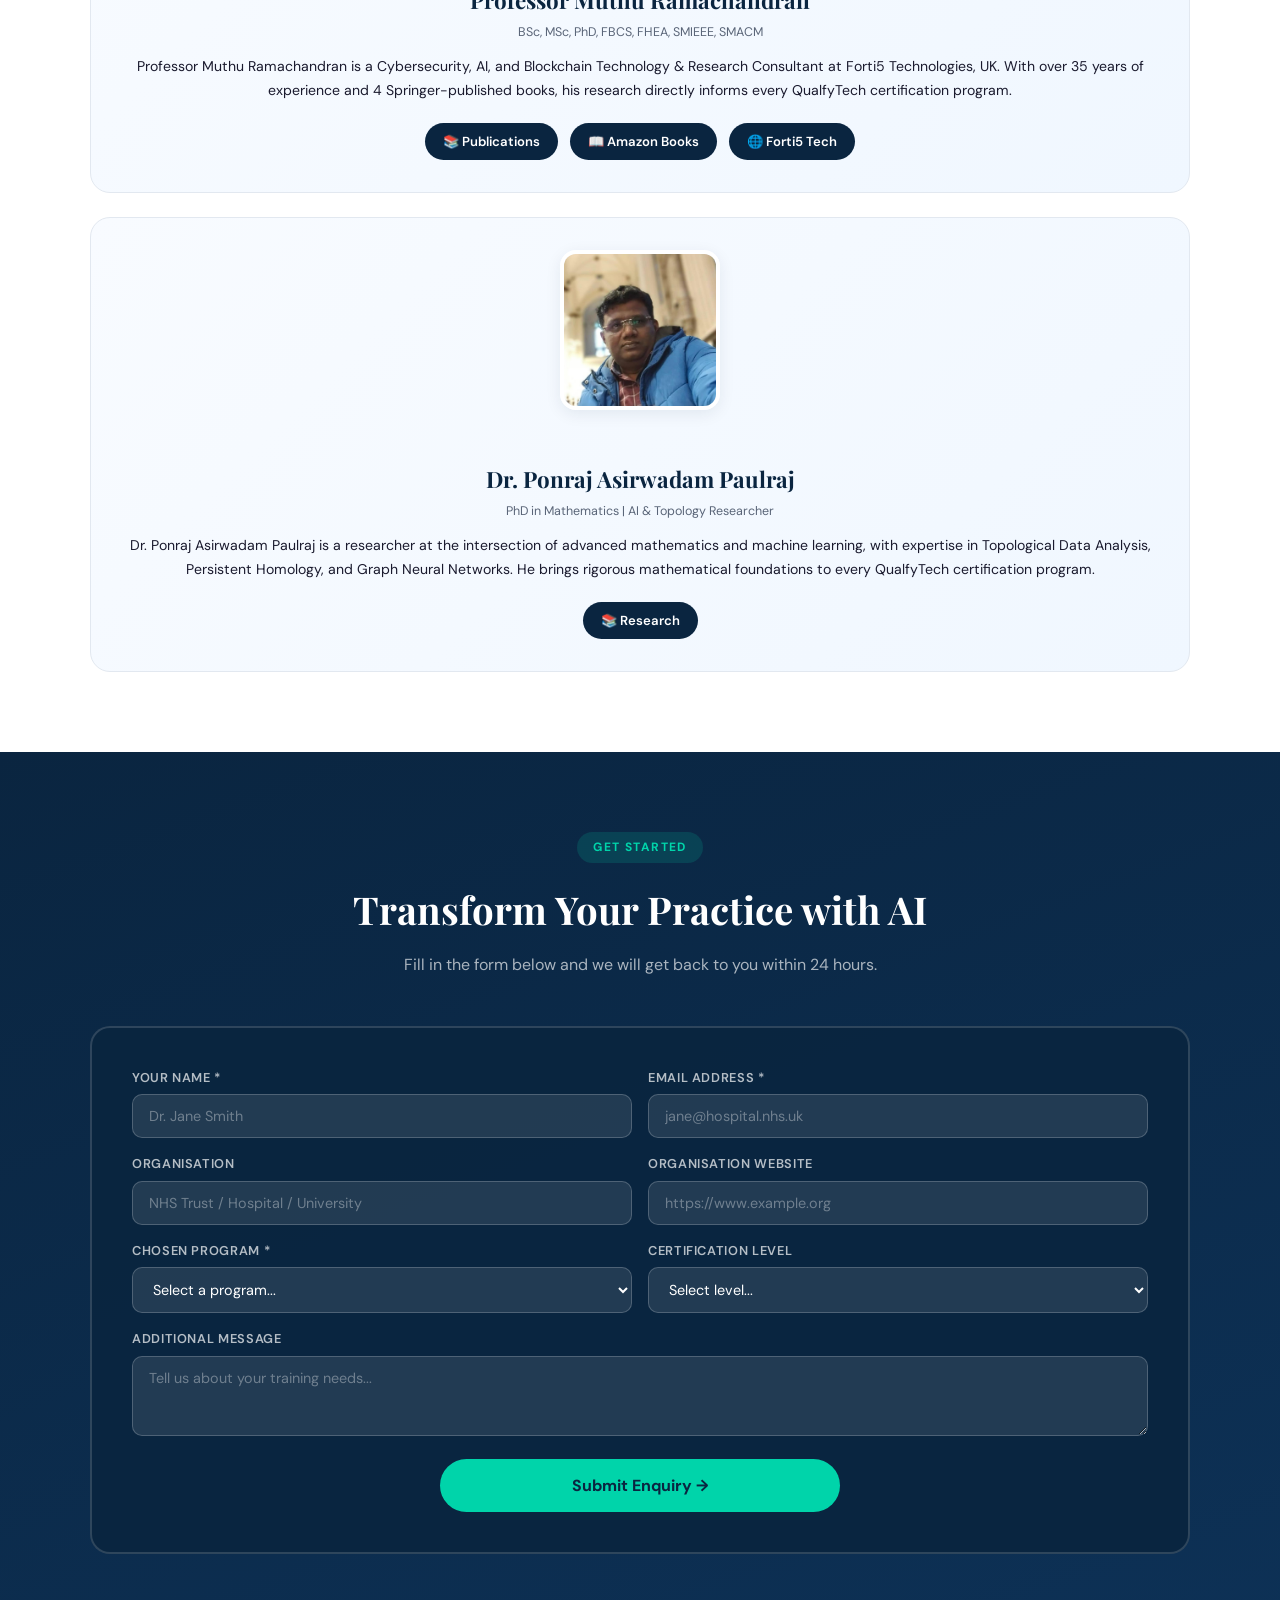
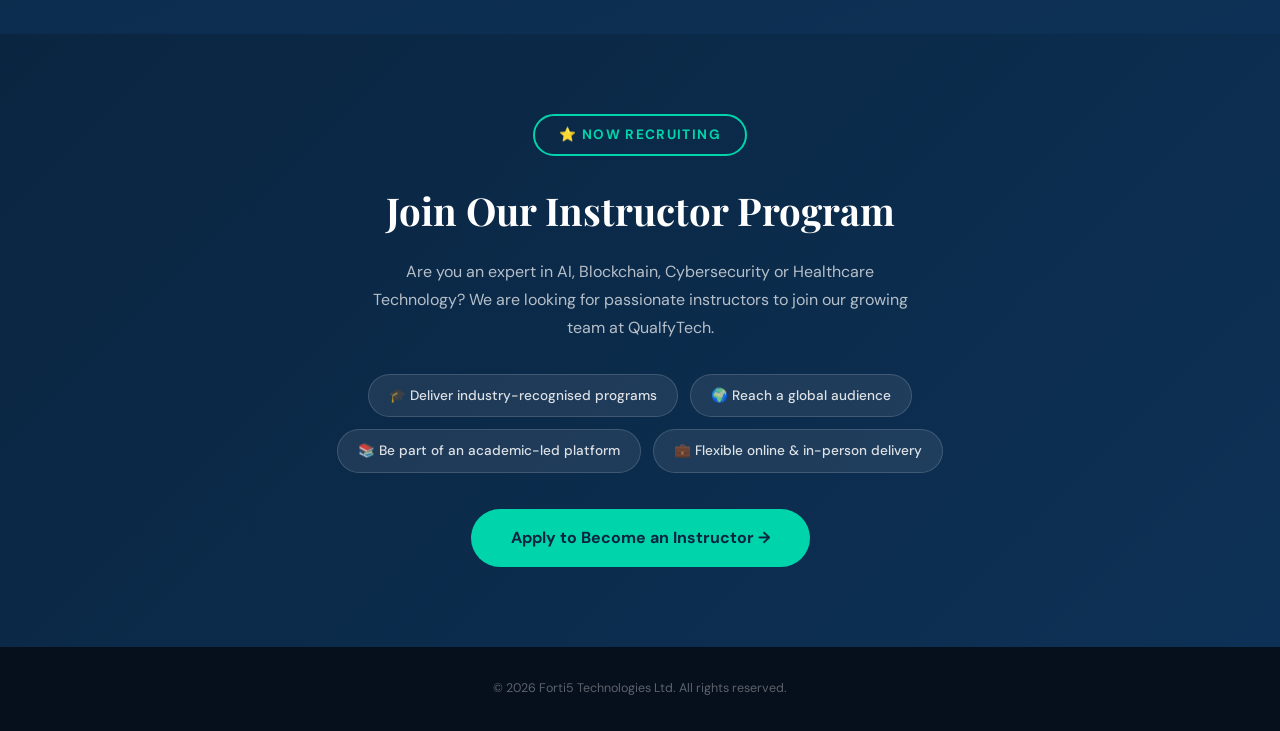
==== commit 820638b1: "Remove 'fin' class from multiple elements" ====
--- a/index.html
+++ b/index.html
@@ -148,13 +148,13 @@
   </section>
   <section class="cd" id="ai-healthcare">
     <div class="cdi">
-      <div class="chd fin">
+      <div class="chd">
         <span class="sl">New Program</span>
         <h2>AI in Healthcare for Medical Professionals</h2>
         <p>Comprehensive workshop and hands-on training — from AI foundations to clinical implementation.</p>
       </div>
       <div class="lgrid">
-        <div class="lc fin" onclick="tL(this)">
+        <div class="lc" onclick="tL(this)">
           <div class="ln">1</div>
           <div>
             <h3>Introduction to AI and Its Healthcare Revolution <span class="ti">▾</span></h3>
@@ -165,7 +165,7 @@
             </div>
           </div>
         </div>
-        <div class="lc fin" onclick="tL(this)">
+        <div class="lc" onclick="tL(this)">
           <div class="ln">2</div>
           <div>
             <h3>Machine Learning &amp; Deep Learning for Clinicians <span class="ti">▾</span></h3>
@@ -184,7 +184,7 @@
         <span class="sl">Author &amp; Instructor</span>
         <h2 class="st">Course Delivered By</h2>
       </div>
-      <div class="ic fin">
+      <div class="ic">
         <div style="text-align:center">
           <div class="author-avatar">MR</div>
         </div>
@@ -199,7 +199,7 @@
           </div>
         </div>
       </div>
-      <div class="ic fin" style="margin-top:24px">
+      <div class="ic" style="margin-top:24px">
         <div style="text-align:center">
           <img src="ponraj.jpg" alt="Dr. Ponraj Asirwadam Paulraj" class="iph" />
         </div>
--- a/style.css
+++ b/style.css
@@ -21,7 +21,7 @@
 }
 
 *,*::before,*::after{box-sizing:border-box;margin:0;padding:0;}
-html{scroll-behavior:smooth;scroll-padding-top:80px;}
+html{scroll-behavior:smooth;scroll-padding-top:110px;}
 body{font-family:'DM Sans',-apple-system,sans-serif;color:var(--t);background:var(--w);line-height:1.6;-webkit-font-smoothing:antialiased;}
 
 /* TOP BAR */
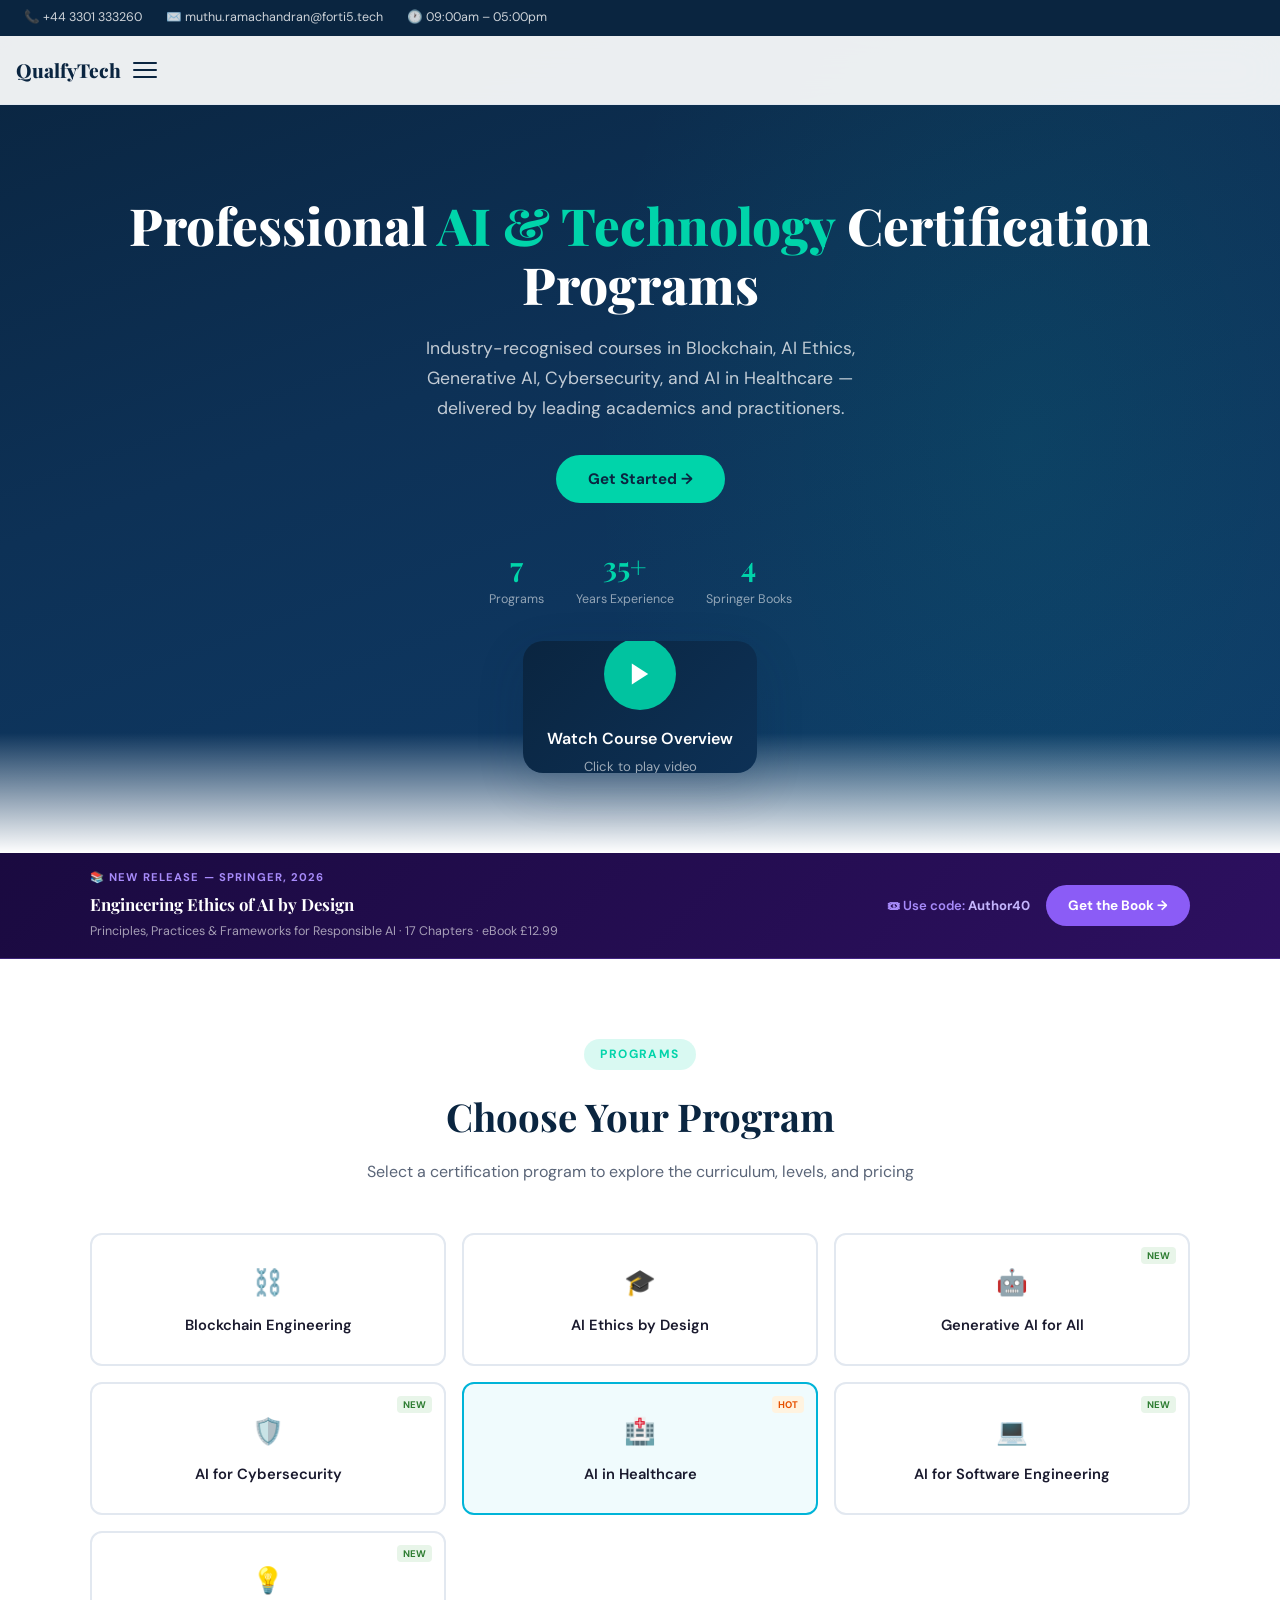
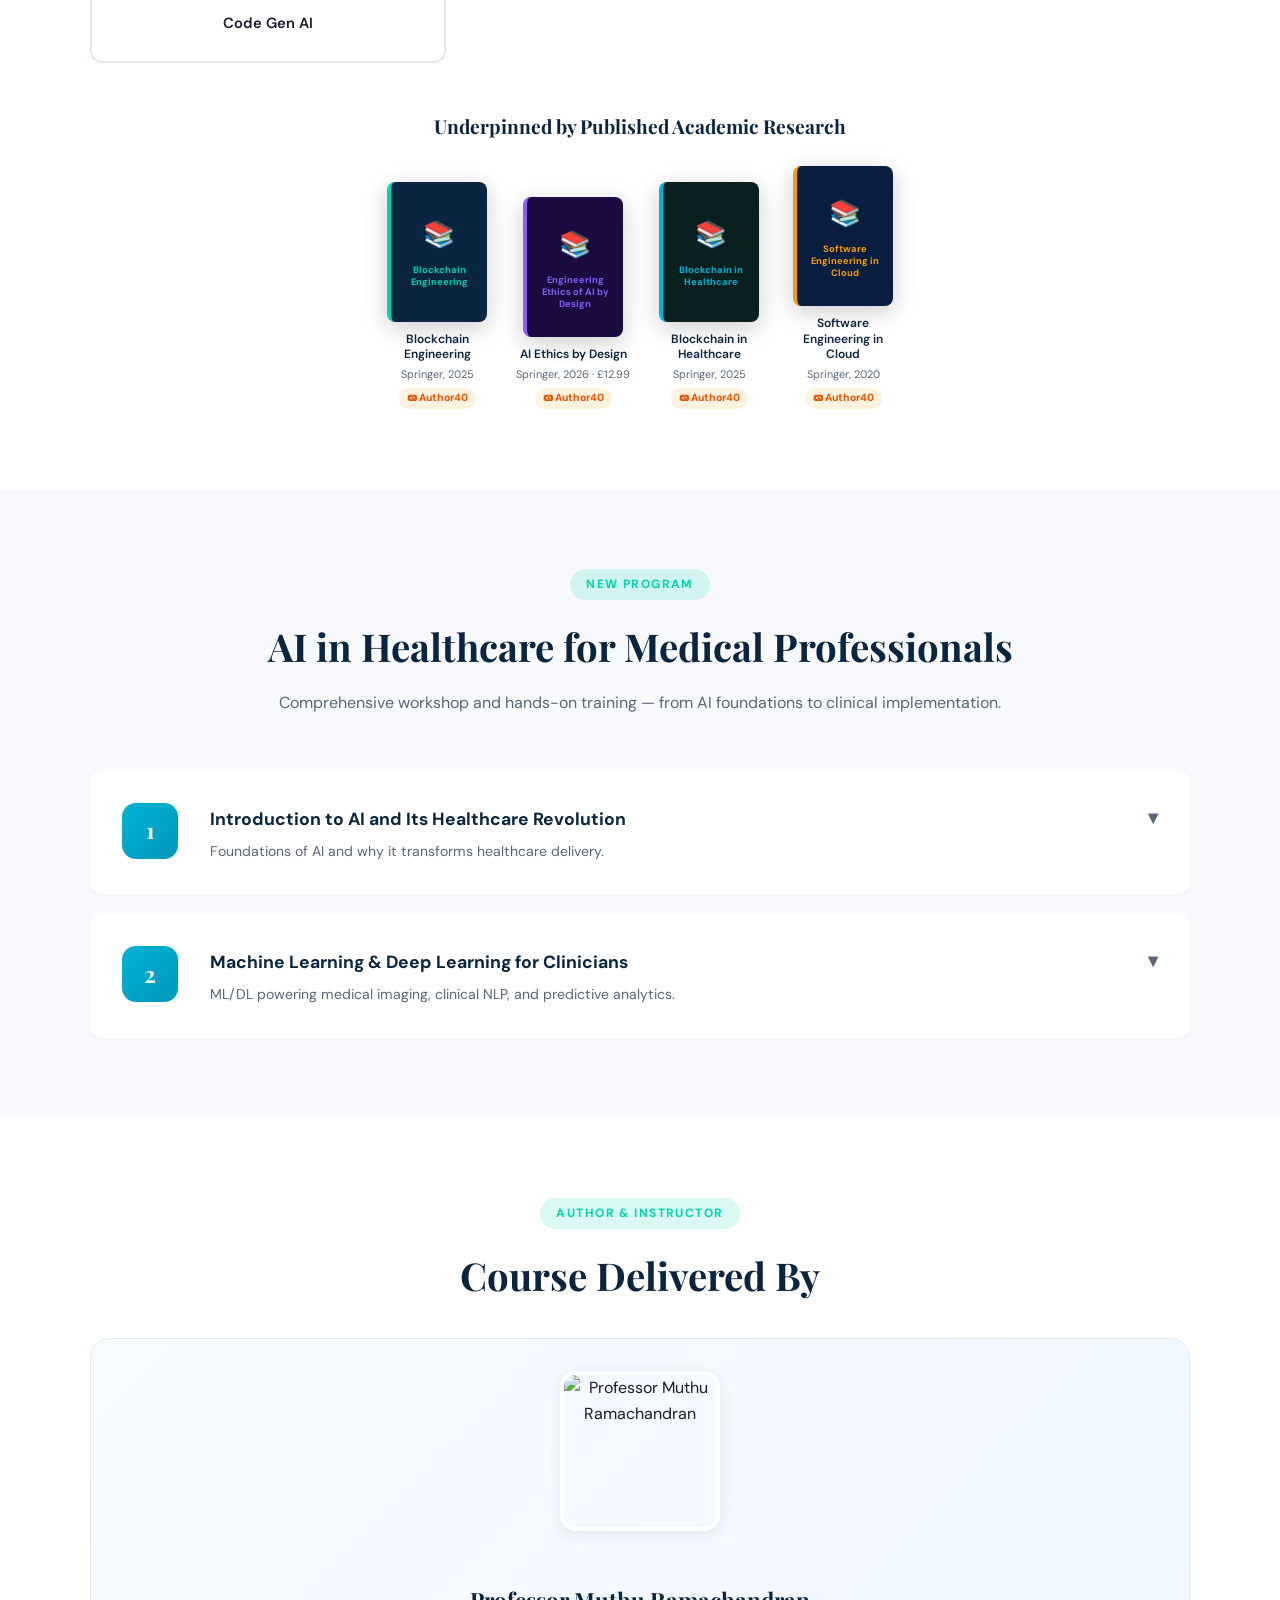
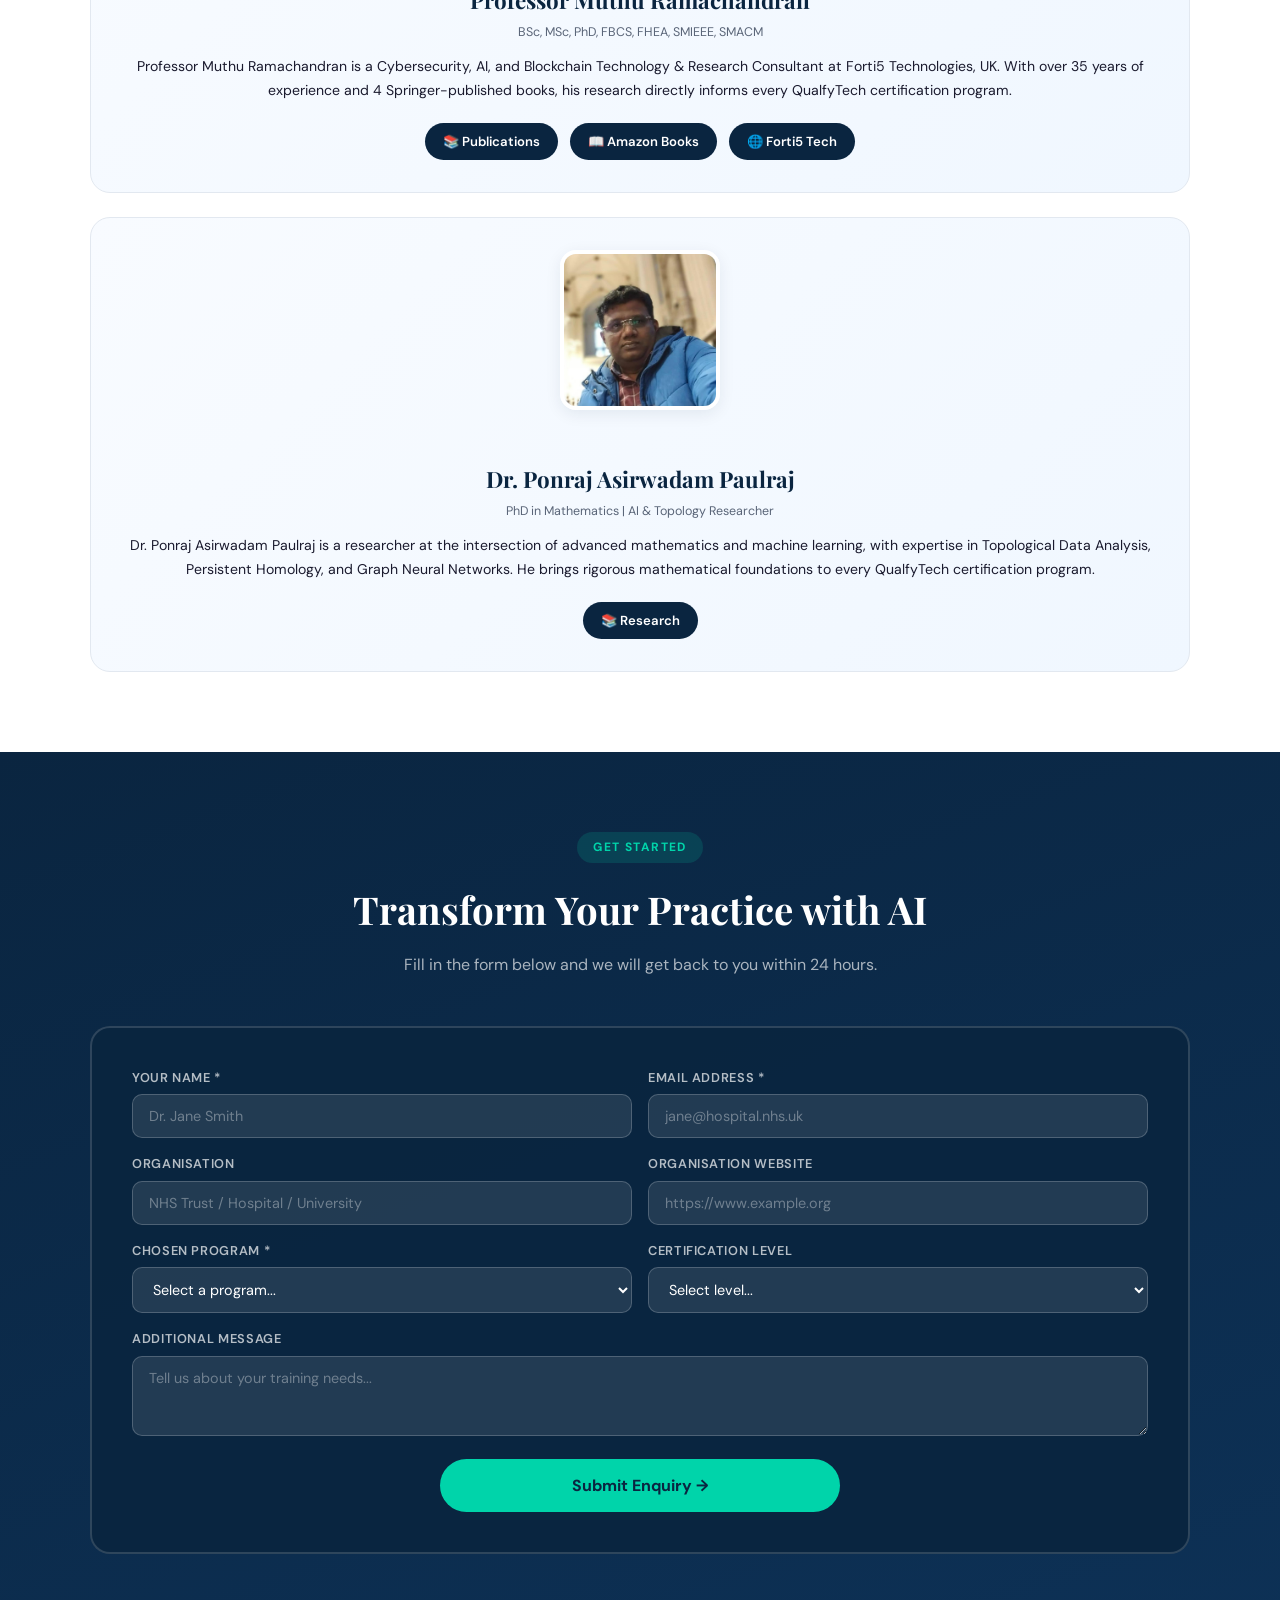
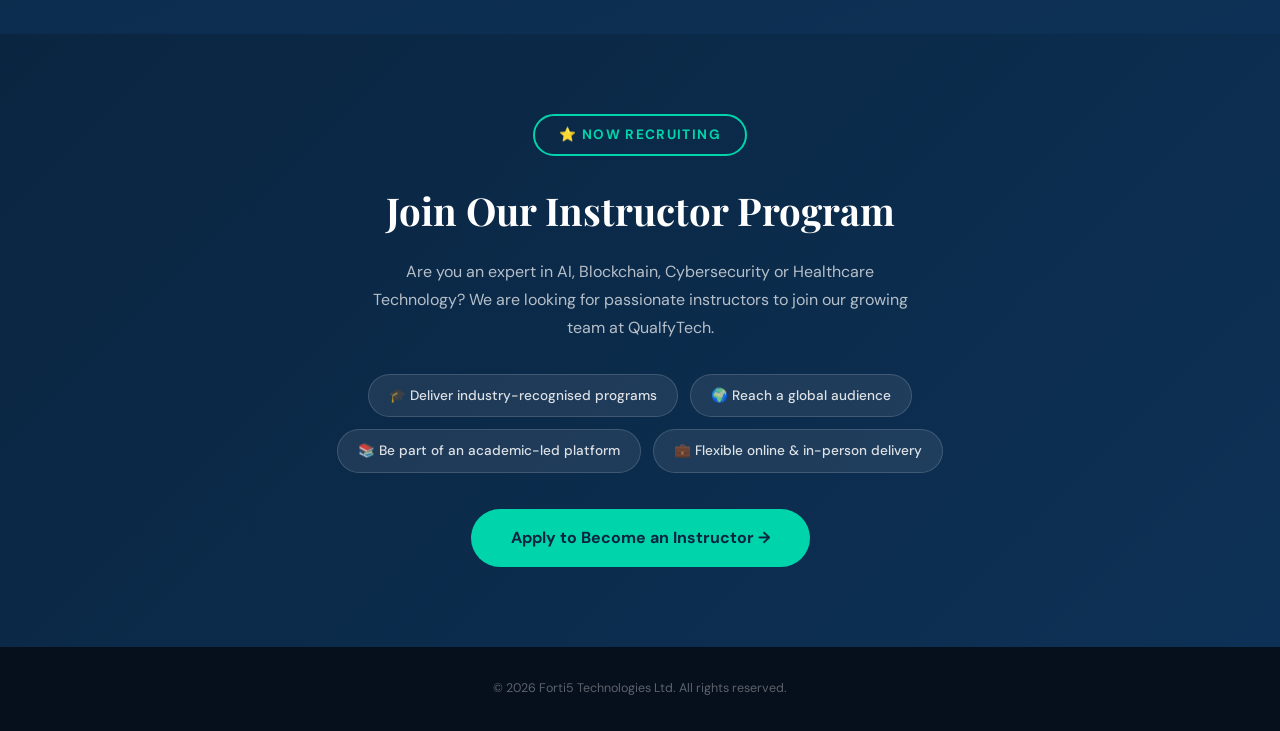
==== commit b345a710: "Update instructor image and application link Updated the instructor's image and modified the instruc" ====
--- a/index.html
+++ b/index.html
@@ -10,7 +10,7 @@
   <link rel="stylesheet" href="style.css" />
 </head>
 <body>
-  <!-- TOP BAR: phone, email -->
+
   <div class="topbar">
     <div class="topbar-inner">
       <a href="tel:+443301333260" class="topbar-item">📞 +44 3301 333260</a>
@@ -41,6 +41,7 @@
       <button class="hb" id="hbtn" aria-label="Menu"><span></span><span></span><span></span></button>
     </div>
   </nav>
+
   <div class="mm" id="mmenu">
     <div class="mmi" onclick="location.href='blockchain.html'">Blockchain Engineering</div>
     <div class="mmi" onclick="location.href='ethics.html'">AI Ethics by Design</div>
@@ -52,6 +53,7 @@
     <div class="mmi" onclick="sTo('instructor');cM()">Author</div>
     <div class="mmi" onclick="sTo('contact');cM()">Contact</div>
   </div>
+
   <section class="hero" id="home">
     <div class="hi">
       <div class="ht">
@@ -75,6 +77,7 @@
       </div>
     </div>
   </section>
+
   <div class="book-banner">
     <div class="book-banner-inner">
       <div class="book-banner-left">
@@ -88,6 +91,7 @@
       </div>
     </div>
   </div>
+
   <section class="programs" id="programs">
     <div class="pi">
       <span class="sl">Programs</span>
@@ -102,6 +106,7 @@
         <div class="pc" onclick="selP(this,'softeng')"><span class="badge bn">New</span><div class="pci">💻</div><div class="pcn">AI for Software Engineering</div></div>
         <div class="pc" onclick="selP(this,'codegenai')"><span class="badge bn">New</span><div class="pci">💡</div><div class="pcn">Code Gen AI</div></div>
       </div>
+
       <div id="bookCovers" style="margin-top:48px;">
         <h3 style="font-family:'Playfair Display',serif;font-size:1.2rem;font-weight:700;color:var(--p);text-align:center;margin-bottom:24px;">Underpinned by Published Academic Research</h3>
         <div style="display:flex;justify-content:center;flex-wrap:wrap;gap:24px;align-items:flex-end;">
@@ -146,6 +151,7 @@
       <div class="pinfo" id="pinfo"></div>
     </div>
   </section>
+
   <section class="cd" id="ai-healthcare">
     <div class="cdi">
       <div class="chd">
@@ -178,6 +184,7 @@
       </div>
     </div>
   </section>
+
   <section class="ins" id="instructor">
     <div class="insi">
       <div style="text-align:center;margin-bottom:32px">
@@ -186,7 +193,7 @@
       </div>
       <div class="ic">
         <div style="text-align:center">
-          <div class="author-avatar">MR</div>
+          <img src="https://www.forti5.tech/_next/image?url=%2Fapi%2Fmedia%2Ffile%2Fmuthu-ramachandran.jpg&w=400&q=75" alt="Professor Muthu Ramachandran" class="iph" />
         </div>
         <div>
           <div class="inm">Professor Muthu Ramachandran</div>
@@ -214,6 +221,7 @@
       </div>
     </div>
   </section>
+
   <section class="con" id="contact">
     <div class="coni">
       <div style="text-align:center">
@@ -271,6 +279,7 @@
       </div>
     </div>
   </section>
+
   <section class="join-sec">
     <div class="join-inner">
       <div class="join-blink">⭐ Now Recruiting</div>
@@ -282,12 +291,15 @@
         <div class="join-perk">📚 Be part of an academic-led platform</div>
         <div class="join-perk">💼 Flexible online &amp; in-person delivery</div>
       </div>
-      <a href="/cdn-cgi/l/email-protection#69041c1d011c471b0804080a0108070d1b0807290f061b1d005c471d0c0a01" class="join-btn">Apply to Become an Instructor →</a>
-    </div>
-  </section>
+      <a href="mailto:muthu.ramachandran@forti5.tech?subject=Instructor Program Enquiry&body=Hi Professor Muthu,%0D%0A%0D%0AI am interested in joining the QualfyTech Instructor Program.%0D%0A%0D%0AName:%0D%0AQualifications:%0D%0ASpecialisation:%0D%0A%0D%0AThank you!" class="join-btn">Apply to Become an Instructor →</a>
+    </div>
+  </section>
+
   <footer class="footer">© 2026 Forti5 Technologies Ltd. All rights reserved.</footer>
-  <button class="sct" id="sctBtn" aria-label="Scroll to top">↑</button>
-  <script data-cfasync="false" src="/cdn-cgi/scripts/5c5dd728/cloudflare-static/email-decode.min.js"></script><script>
+
+  <button class="sct" id="sctBtn" aria-label="Scroll to top" onclick="window.scrollTo({top:0,behavior:'smooth'})">↑</button>
+
+  <script>
     window.addEventListener('scroll', () => {
       document.getElementById('nav').classList.toggle('scrolled', window.scrollY > 10);
       document.getElementById('sctBtn').classList.toggle('visible', window.scrollY > 300);
@@ -301,4 +313,14 @@
     }, { threshold: 0, rootMargin: '0px 0px -50px 0px' });
     document.querySelectorAll('.fin').forEach(el => obs.observe(el));
     function selP(el, key) { location.href = key + '.html'; }
-    function tL(el) { e
+    function tL(el) {
+      const wasOpen = el.classList.contains('open');
+      document.querySelectorAll('.lc').forEach(c => c.classList.remove('open'));
+      if (!wasOpen) el.classList.add('open');
+    }
+    document.getElementById('videoCard').addEventListener('click', () => {
+      window.open('https://lnkd.in/emdJcjr2', '_blank');
+    });
+  </script>
+</body>
+</html>
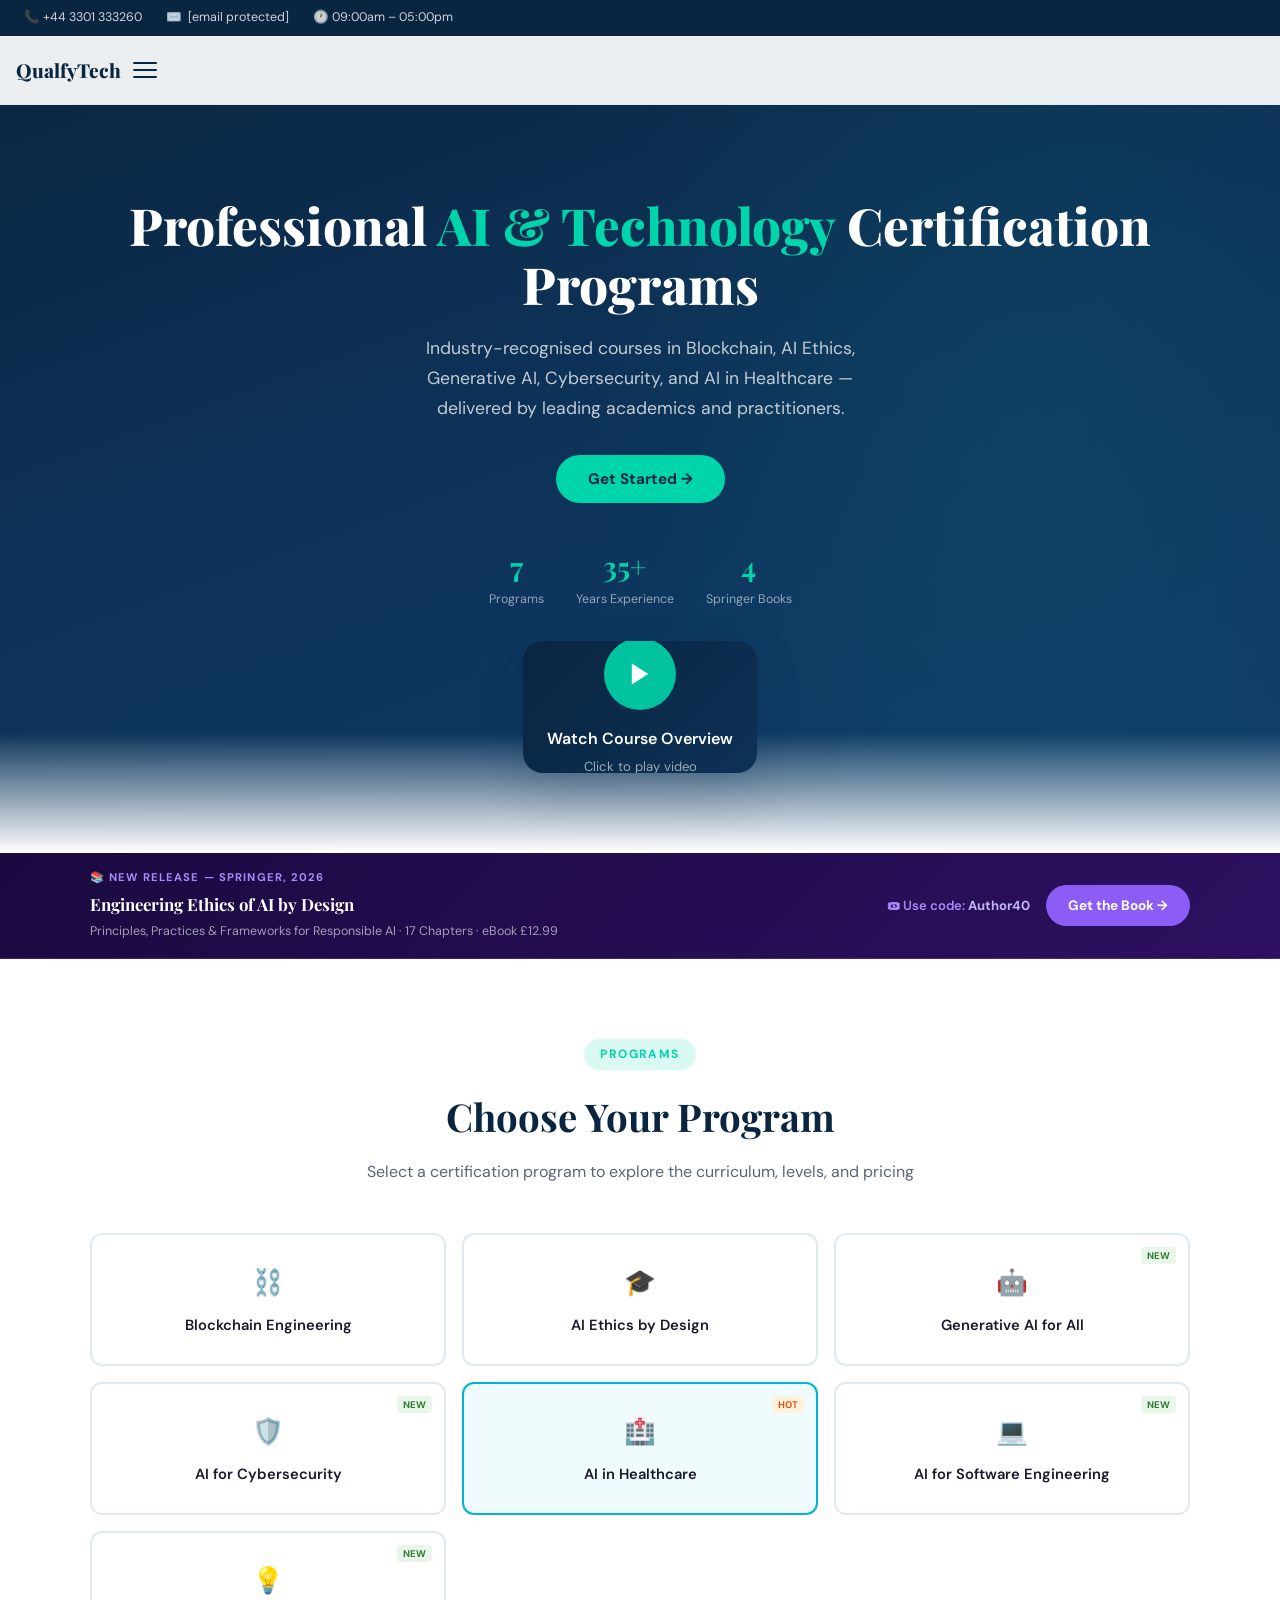
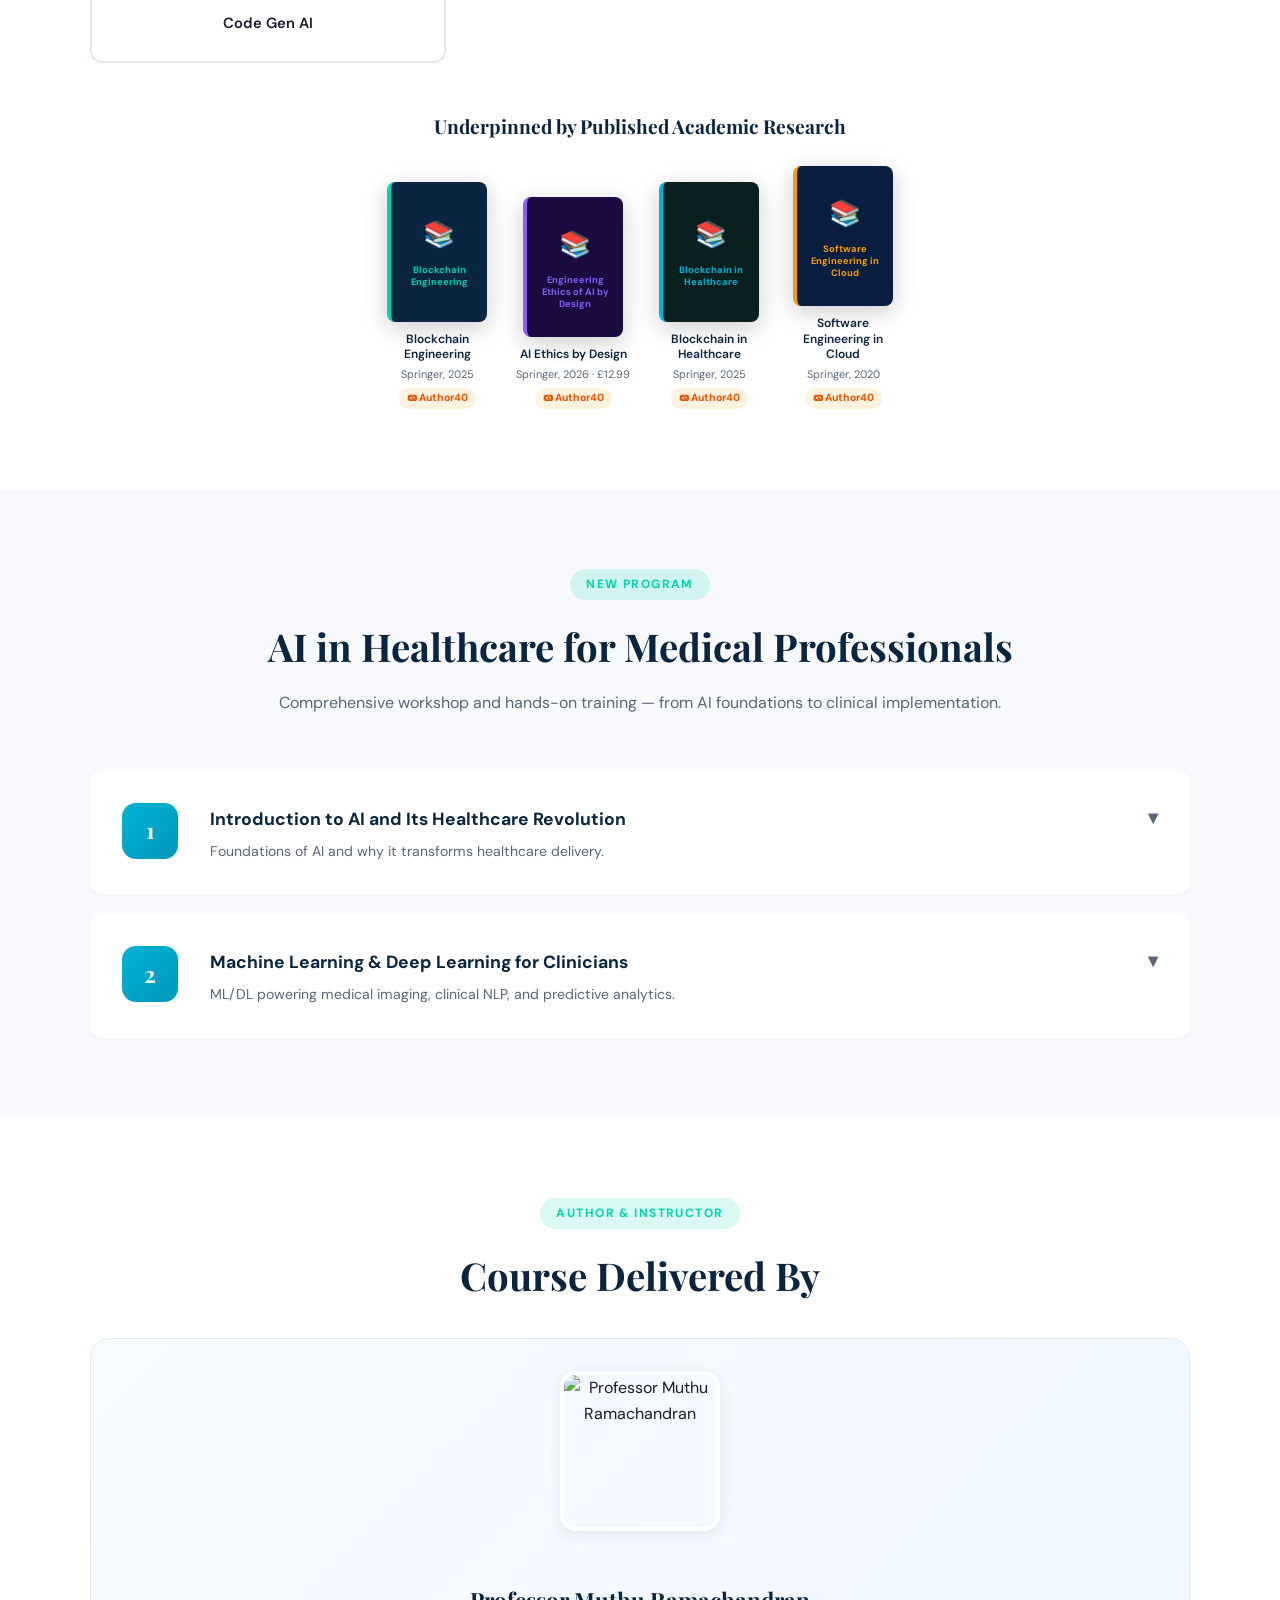
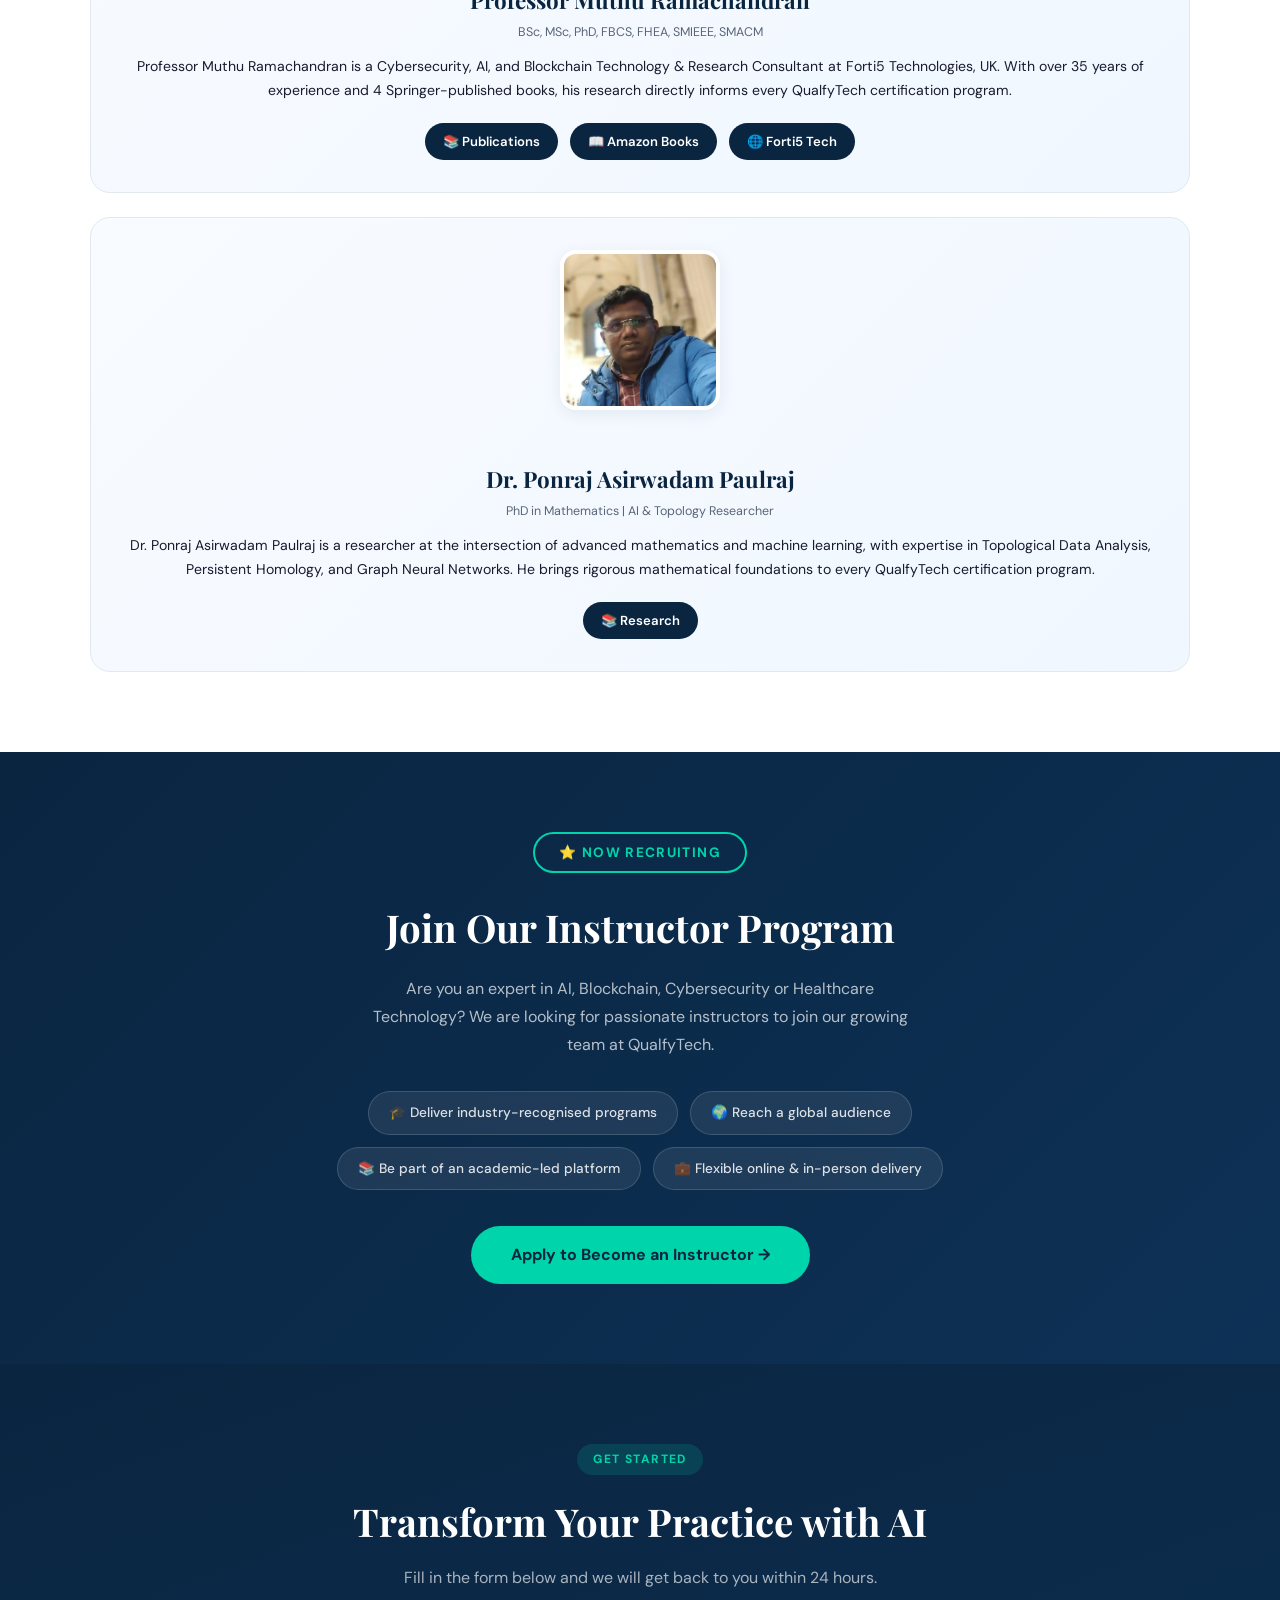
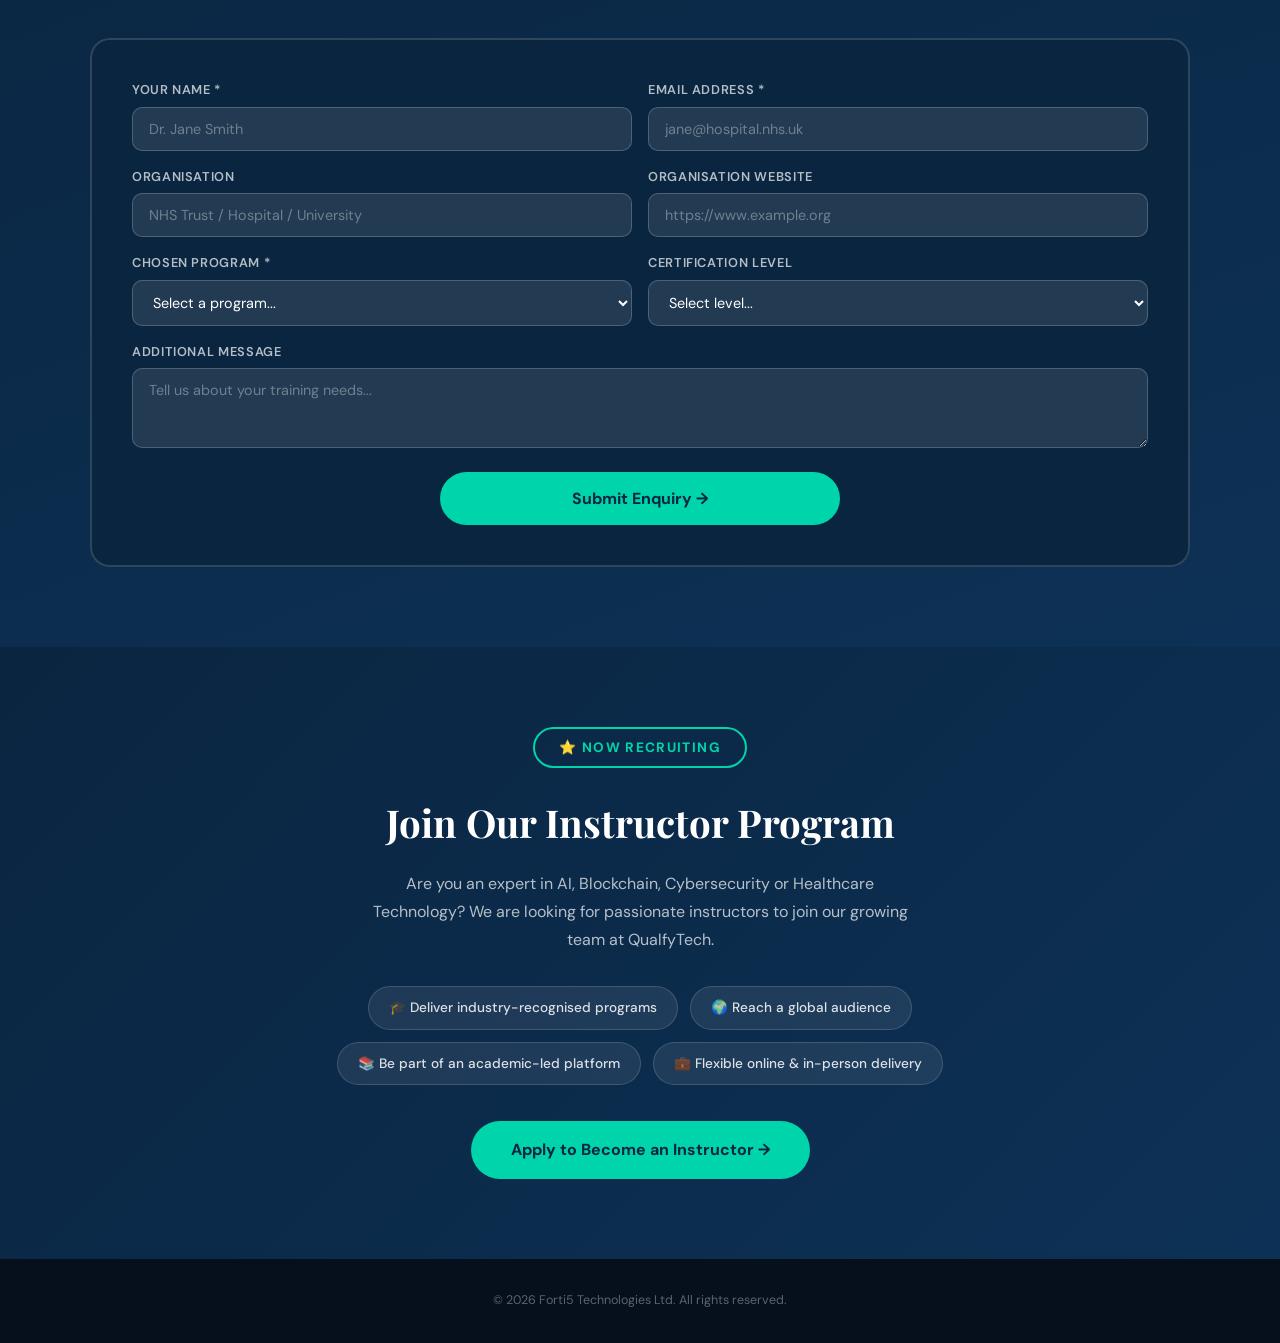
==== commit 1c17cff6: "Add instructor recruitment section and update contact info Added a new section for instructor recrui" ====
--- a/index.html
+++ b/index.html
@@ -14,7 +14,7 @@
   <div class="topbar">
     <div class="topbar-inner">
       <a href="tel:+443301333260" class="topbar-item">📞 +44 3301 333260</a>
-      <a href="mailto:muthu.ramachandran@forti5.tech" class="topbar-item">✉️ muthu.ramachandran@forti5.tech</a>
+      <a href="/cdn-cgi/l/email-protection#68051d1c001d461a0905090b0009060c1a0906280e071a1c015d461c0d0b00" class="topbar-item">✉️ <span class="__cf_email__" data-cfemail="274a52534f520955464a46444f46494355464967414855534e12095342444f">[email&#160;protected]</span></a>
       <span class="topbar-item">🕐 09:00am – 05:00pm</span>
     </div>
   </div>
@@ -36,6 +36,7 @@
           </div>
         </div>
         <span class="ncl" onclick="sTo('instructor')">Instructor</span>
+        <span class="ncl" onclick="sTo('join-sec')">Now Recruiting 🌟</span>
         <span class="ncl" onclick="sTo('contact')">Contact Us</span>
       </div>
       <button class="hb" id="hbtn" aria-label="Menu"><span></span><span></span><span></span></button>
@@ -51,6 +52,7 @@
     <div class="mmi" onclick="location.href='softeng.html'">AI for Software Engineering <span class="badge bn">New</span></div>
     <div class="mmi" onclick="location.href='codegenai.html'">Code Gen AI <span class="badge bn">New</span></div>
     <div class="mmi" onclick="sTo('instructor');cM()">Author</div>
+    <div class="mmi" onclick="sTo('join-sec');cM()">Now Recruiting 🌟</div>
     <div class="mmi" onclick="sTo('contact');cM()">Contact</div>
   </div>
 
@@ -222,7 +224,22 @@
     </div>
   </section>
 
-  <section class="con" id="contact">
+  <section class="join-sec">
+    <div class="join-inner">
+      <div class="join-blink">⭐ Now Recruiting</div>
+      <h2>Join Our Instructor Program</h2>
+      <p>Are you an expert in AI, Blockchain, Cybersecurity or Healthcare Technology? We are looking for passionate instructors to join our growing team at QualfyTech.</p>
+      <div class="join-perks">
+        <div class="join-perk">🎓 Deliver industry-recognised programs</div>
+        <div class="join-perk">🌍 Reach a global audience</div>
+        <div class="join-perk">📚 Be part of an academic-led platform</div>
+        <div class="join-perk">💼 Flexible online &amp; in-person delivery</div>
+      </div>
+      <a href="/cdn-cgi/l/email-protection#[base64]" class="join-btn">Apply to Become an Instructor →</a>
+    </div>
+  </section>
+
+    <section class="con" id="contact">
     <div class="coni">
       <div style="text-align:center">
         <span class="sl">Get Started</span>
@@ -291,7 +308,7 @@
         <div class="join-perk">📚 Be part of an academic-led platform</div>
         <div class="join-perk">💼 Flexible online &amp; in-person delivery</div>
       </div>
-      <a href="mailto:muthu.ramachandran@forti5.tech?subject=Instructor Program Enquiry&body=Hi Professor Muthu,%0D%0A%0D%0AI am interested in joining the QualfyTech Instructor Program.%0D%0A%0D%0AName:%0D%0AQualifications:%0D%0ASpecialisation:%0D%0A%0D%0AThank you!" class="join-btn">Apply to Become an Instructor →</a>
+      <a href="/cdn-cgi/l/email-protection#[base64]" class="join-btn">Apply to Become an Instructor →</a>
     </div>
   </section>
 
@@ -299,7 +316,7 @@
 
   <button class="sct" id="sctBtn" aria-label="Scroll to top" onclick="window.scrollTo({top:0,behavior:'smooth'})">↑</button>
 
-  <script>
+  <script data-cfasync="false" src="/cdn-cgi/scripts/5c5dd728/cloudflare-static/email-decode.min.js"></script><script>
     window.addEventListener('scroll', () => {
       document.getElementById('nav').classList.toggle('scrolled', window.scrollY > 10);
       document.getElementById('sctBtn').classList.toggle('visible', window.scrollY > 300);
@@ -310,17 +327,4 @@
     function cM() { hbtn.classList.remove('active'); document.getElementById('mmenu').classList.remove('open'); }
     const obs = new IntersectionObserver((entries) => {
       entries.forEach(e => { if (e.isIntersecting) { e.target.classList.add('visible'); obs.unobserve(e.target); } });
-    }, { threshold: 0, rootMargin: '0px 0px -50px 0px' });
-    document.querySelectorAll('.fin').forEach(el => obs.observe(el));
-    function selP(el, key) { location.href = key + '.html'; }
-    function tL(el) {
-      const wasOpen = el.classList.contains('open');
-      document.querySelectorAll('.lc').forEach(c => c.classList.remove('open'));
-      if (!wasOpen) el.classList.add('open');
-    }
-    document.getElementById('videoCard').addEventListener('click', () => {
-      window.open('https://lnkd.in/emdJcjr2', '_blank');
-    });
-  </script>
-</body>
-</html>
+    }, { threshold: 0, rootMargin: '0px 0px -5
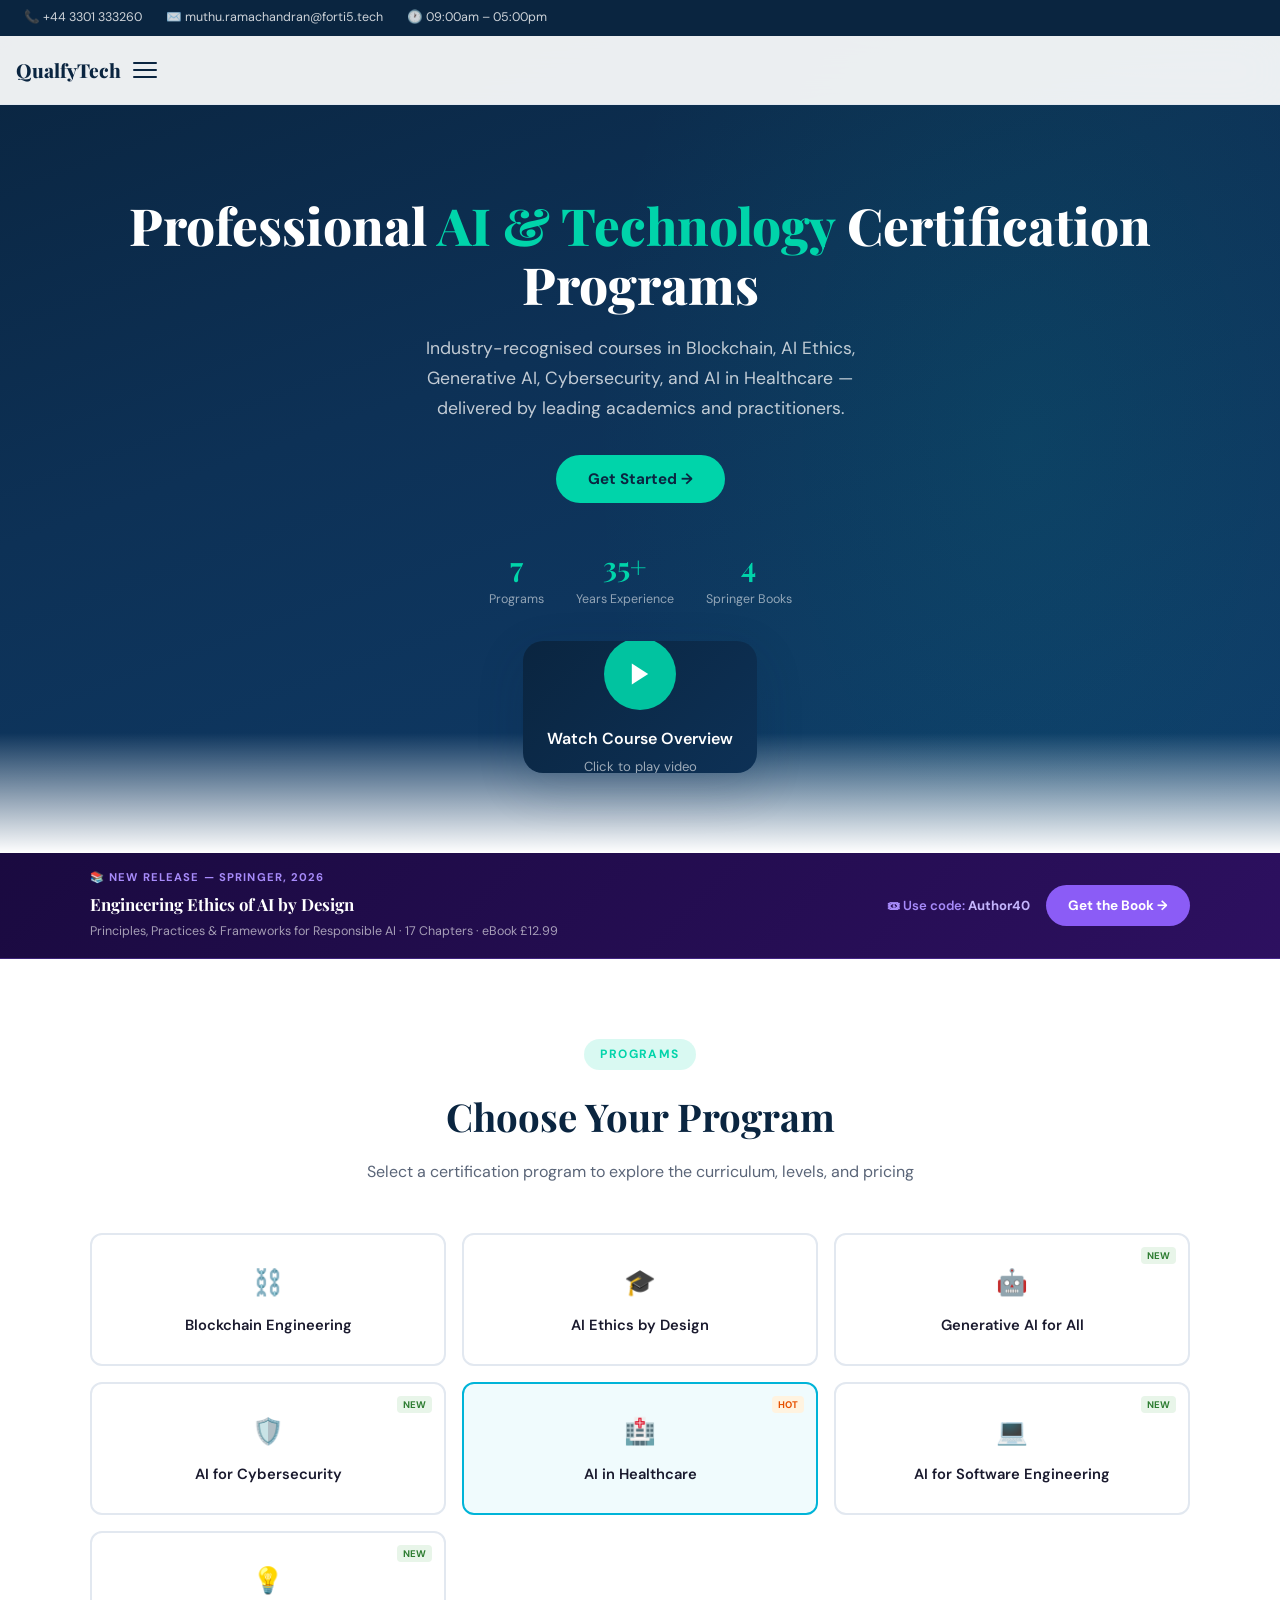
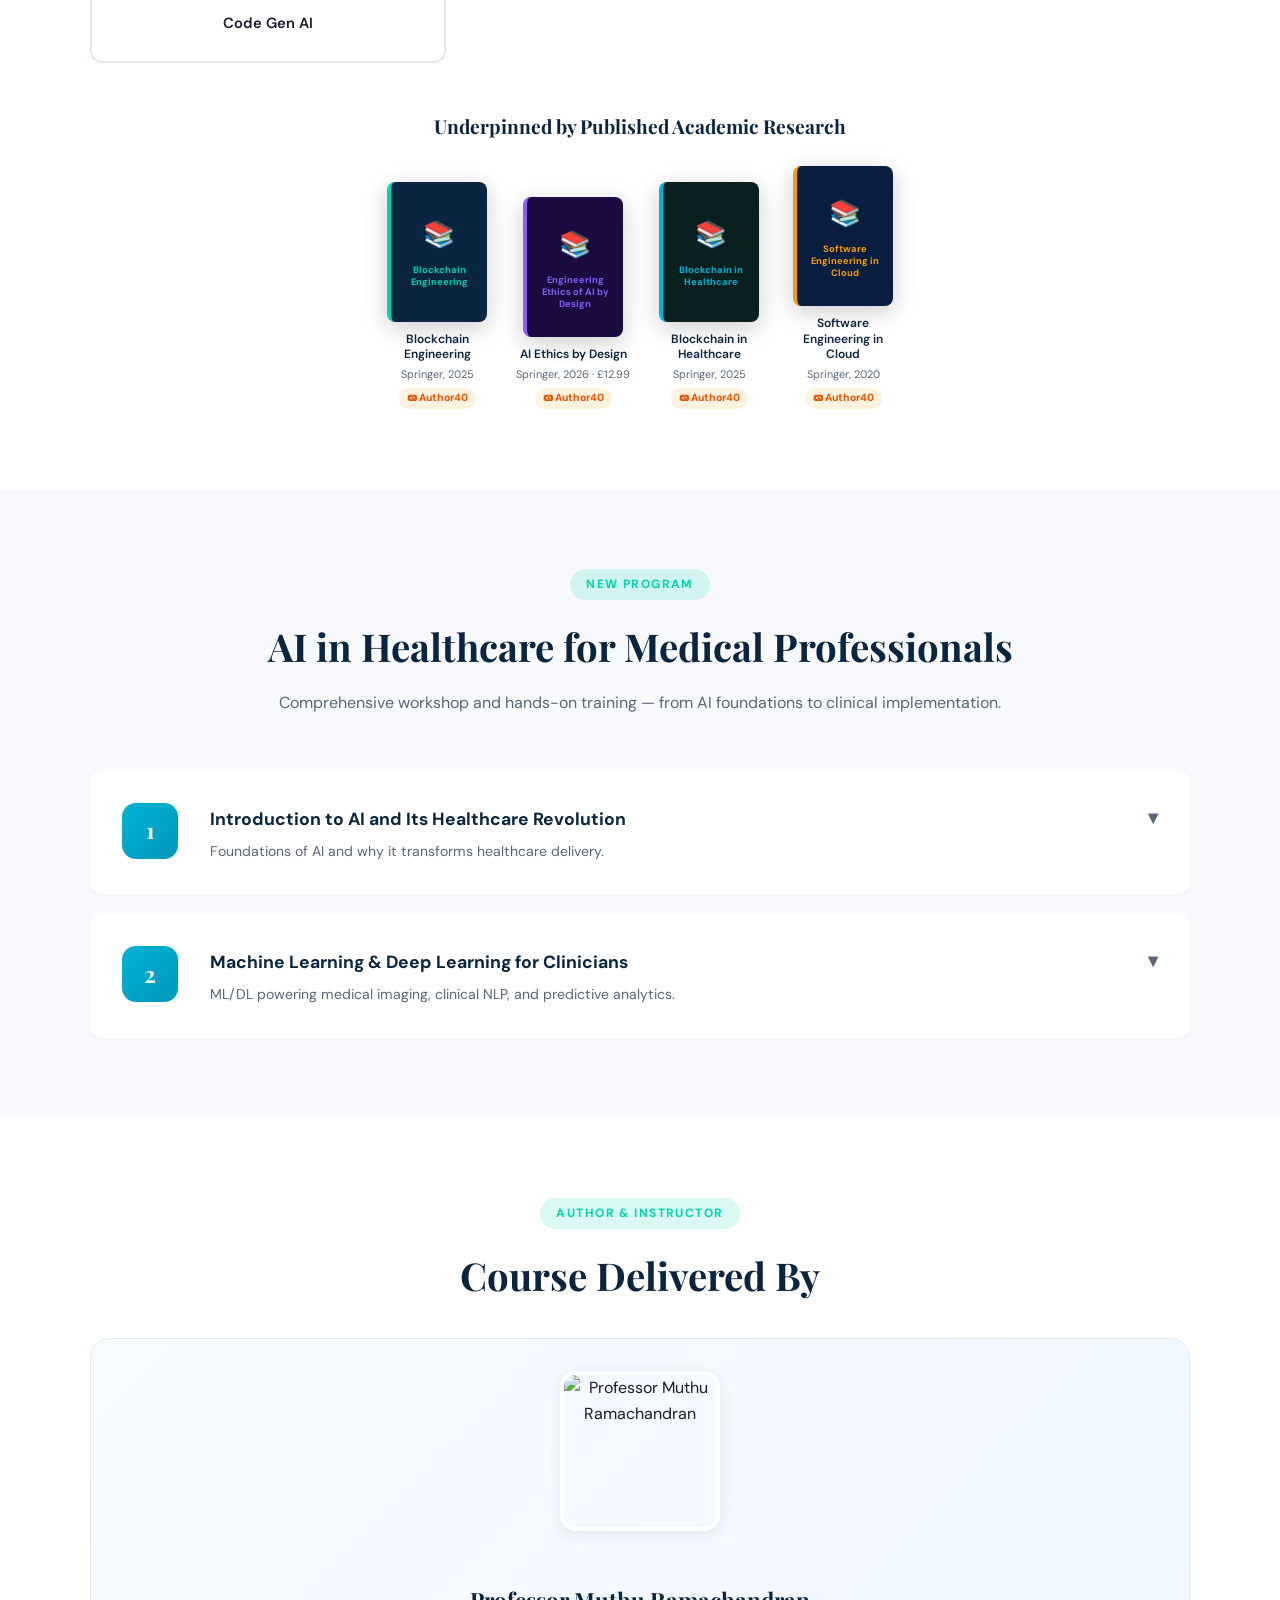
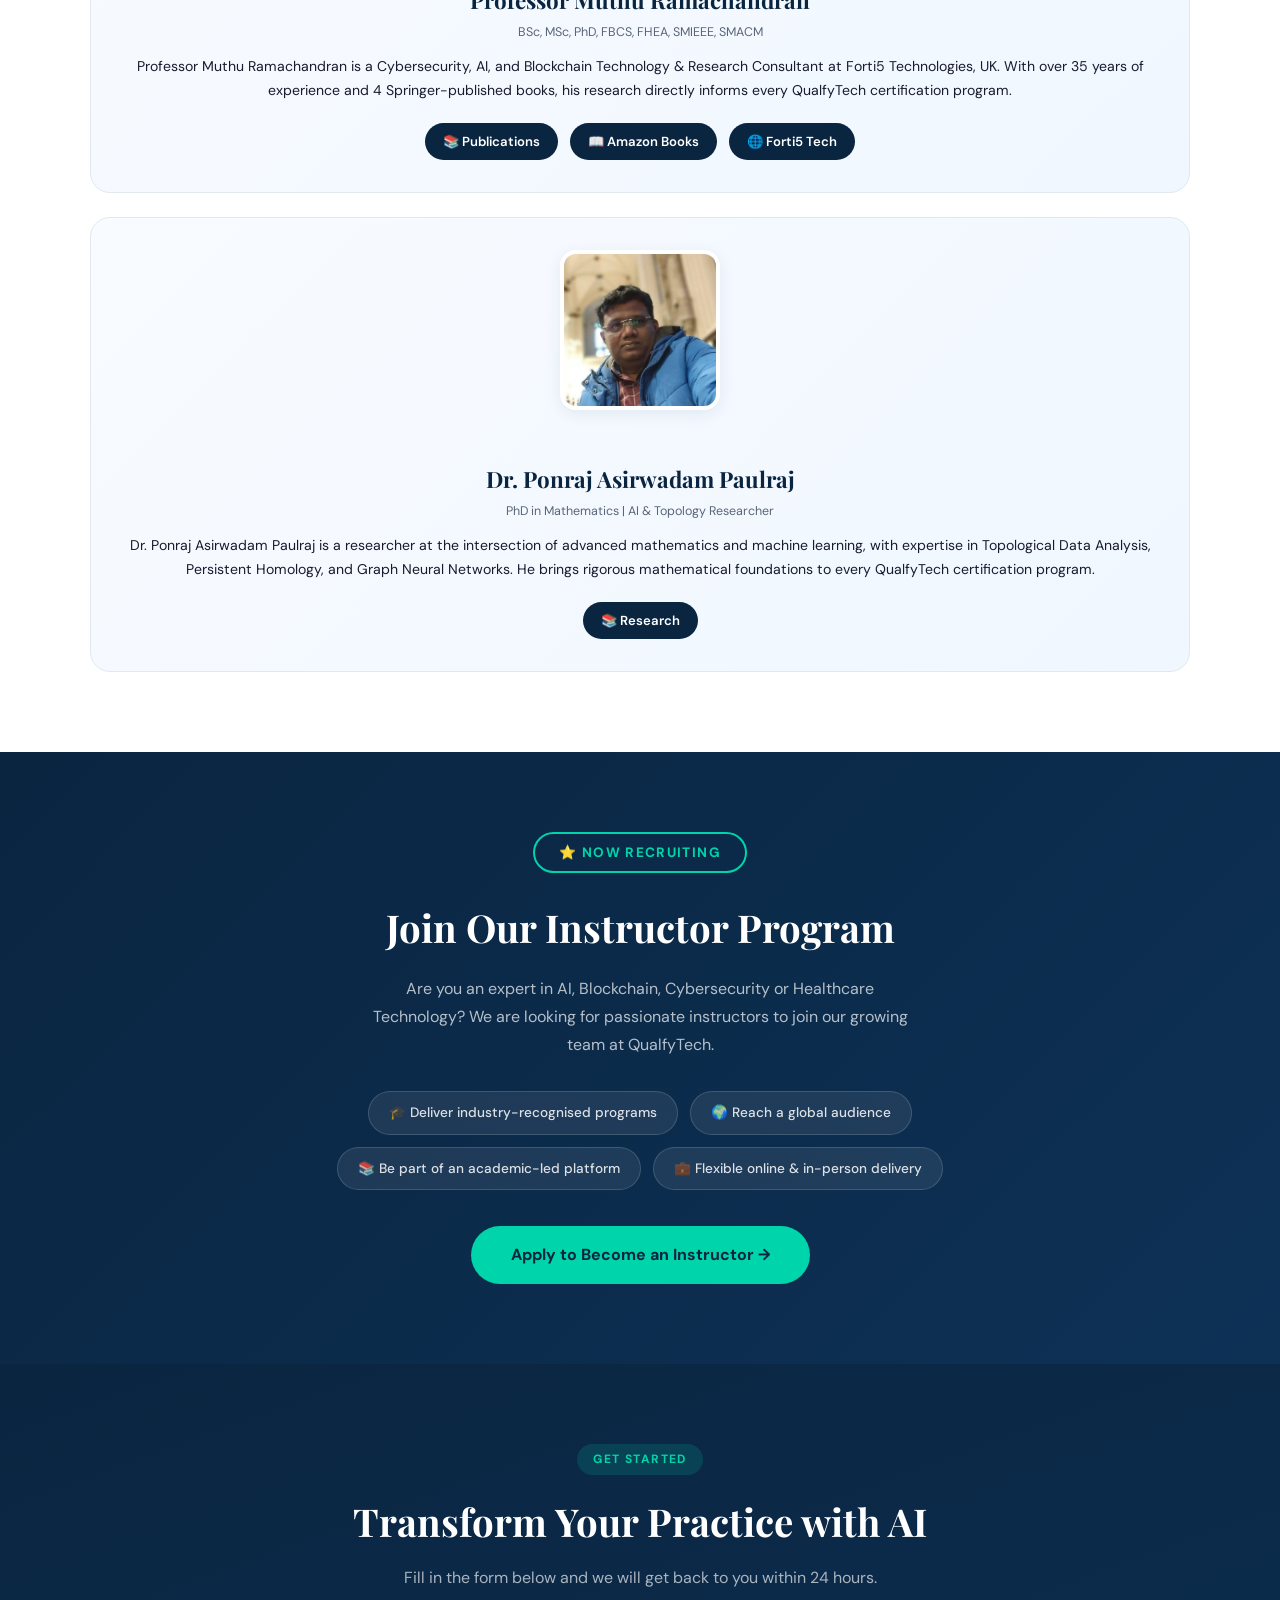
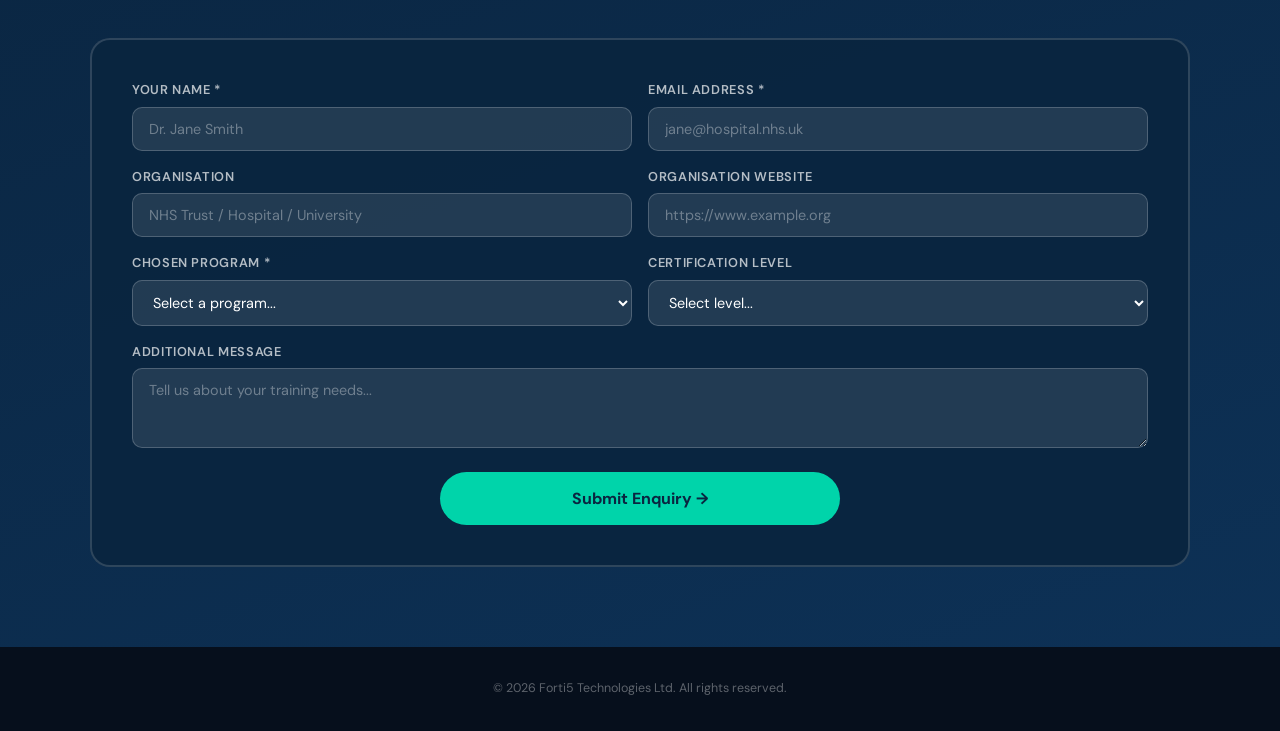
==== commit 9bbf3f31: "Update contact details and improve text clarity" ====
--- a/index.html
+++ b/index.html
@@ -14,7 +14,7 @@
   <div class="topbar">
     <div class="topbar-inner">
       <a href="tel:+443301333260" class="topbar-item">📞 +44 3301 333260</a>
-      <a href="/cdn-cgi/l/email-protection#68051d1c001d461a0905090b0009060c1a0906280e071a1c015d461c0d0b00" class="topbar-item">✉️ <span class="__cf_email__" data-cfemail="274a52534f520955464a46444f46494355464967414855534e12095342444f">[email&#160;protected]</span></a>
+      <a href="mailto:muthu.ramachandran@forti5.tech" class="topbar-item">✉️ muthu.ramachandran@forti5.tech</a>
       <span class="topbar-item">🕐 09:00am – 05:00pm</span>
     </div>
   </div>
@@ -51,9 +51,9 @@
     <div class="mmi" onclick="location.href='healthcare.html'">AI in Healthcare <span class="badge bh">Hot</span></div>
     <div class="mmi" onclick="location.href='softeng.html'">AI for Software Engineering <span class="badge bn">New</span></div>
     <div class="mmi" onclick="location.href='codegenai.html'">Code Gen AI <span class="badge bn">New</span></div>
-    <div class="mmi" onclick="sTo('instructor');cM()">Author</div>
+    <div class="mmi" onclick="sTo('instructor');cM()">Instructor</div>
     <div class="mmi" onclick="sTo('join-sec');cM()">Now Recruiting 🌟</div>
-    <div class="mmi" onclick="sTo('contact');cM()">Contact</div>
+    <div class="mmi" onclick="sTo('contact');cM()">Contact Us</div>
   </div>
 
   <section class="hero" id="home">
@@ -108,7 +108,6 @@
         <div class="pc" onclick="selP(this,'softeng')"><span class="badge bn">New</span><div class="pci">💻</div><div class="pcn">AI for Software Engineering</div></div>
         <div class="pc" onclick="selP(this,'codegenai')"><span class="badge bn">New</span><div class="pci">💡</div><div class="pcn">Code Gen AI</div></div>
       </div>
-
       <div id="bookCovers" style="margin-top:48px;">
         <h3 style="font-family:'Playfair Display',serif;font-size:1.2rem;font-weight:700;color:var(--p);text-align:center;margin-bottom:24px;">Underpinned by Published Academic Research</h3>
         <div style="display:flex;justify-content:center;flex-wrap:wrap;gap:24px;align-items:flex-end;">
@@ -224,7 +223,7 @@
     </div>
   </section>
 
-  <section class="join-sec">
+  <section class="join-sec" id="join-sec">
     <div class="join-inner">
       <div class="join-blink">⭐ Now Recruiting</div>
       <h2>Join Our Instructor Program</h2>
@@ -235,11 +234,11 @@
         <div class="join-perk">📚 Be part of an academic-led platform</div>
         <div class="join-perk">💼 Flexible online &amp; in-person delivery</div>
       </div>
-      <a href="/cdn-cgi/l/email-protection#[base64]" class="join-btn">Apply to Become an Instructor →</a>
-    </div>
-  </section>
-
-    <section class="con" id="contact">
+      <a href="mailto:muthu.ramachandran@forti5.tech?subject=Instructor Program Enquiry&body=Hi Professor Muthu,%0D%0A%0D%0AI am interested in joining the QualfyTech Instructor Program.%0D%0A%0D%0AName:%0D%0AQualifications:%0D%0ASpecialisation:%0D%0A%0D%0AThank you!" class="join-btn">Apply to Become an Instructor →</a>
+    </div>
+  </section>
+
+  <section class="con" id="contact">
     <div class="coni">
       <div style="text-align:center">
         <span class="sl">Get Started</span>
@@ -297,26 +296,10 @@
     </div>
   </section>
 
-  <section class="join-sec">
-    <div class="join-inner">
-      <div class="join-blink">⭐ Now Recruiting</div>
-      <h2>Join Our Instructor Program</h2>
-      <p>Are you an expert in AI, Blockchain, Cybersecurity or Healthcare Technology? We are looking for passionate instructors to join our growing team at QualfyTech.</p>
-      <div class="join-perks">
-        <div class="join-perk">🎓 Deliver industry-recognised programs</div>
-        <div class="join-perk">🌍 Reach a global audience</div>
-        <div class="join-perk">📚 Be part of an academic-led platform</div>
-        <div class="join-perk">💼 Flexible online &amp; in-person delivery</div>
-      </div>
-      <a href="/cdn-cgi/l/email-protection#[base64]" class="join-btn">Apply to Become an Instructor →</a>
-    </div>
-  </section>
-
   <footer class="footer">© 2026 Forti5 Technologies Ltd. All rights reserved.</footer>
-
   <button class="sct" id="sctBtn" aria-label="Scroll to top" onclick="window.scrollTo({top:0,behavior:'smooth'})">↑</button>
 
-  <script data-cfasync="false" src="/cdn-cgi/scripts/5c5dd728/cloudflare-static/email-decode.min.js"></script><script>
+  <script>
     window.addEventListener('scroll', () => {
       document.getElementById('nav').classList.toggle('scrolled', window.scrollY > 10);
       document.getElementById('sctBtn').classList.toggle('visible', window.scrollY > 300);
@@ -327,4 +310,17 @@
     function cM() { hbtn.classList.remove('active'); document.getElementById('mmenu').classList.remove('open'); }
     const obs = new IntersectionObserver((entries) => {
       entries.forEach(e => { if (e.isIntersecting) { e.target.classList.add('visible'); obs.unobserve(e.target); } });
-    }, { threshold: 0, rootMargin: '0px 0px -5
+    }, { threshold: 0, rootMargin: '0px 0px -50px 0px' });
+    document.querySelectorAll('.fin').forEach(el => obs.observe(el));
+    function selP(el, key) { location.href = key + '.html'; }
+    function tL(el) {
+      const wasOpen = el.classList.contains('open');
+      document.querySelectorAll('.lc').forEach(c => c.classList.remove('open'));
+      if (!wasOpen) el.classList.add('open');
+    }
+    document.getElementById('videoCard').addEventListener('click', () => {
+      window.open('https://tinyurl.com/qualifyAI-video', '_blank');
+    });
+  </script>
+</body>
+</html>
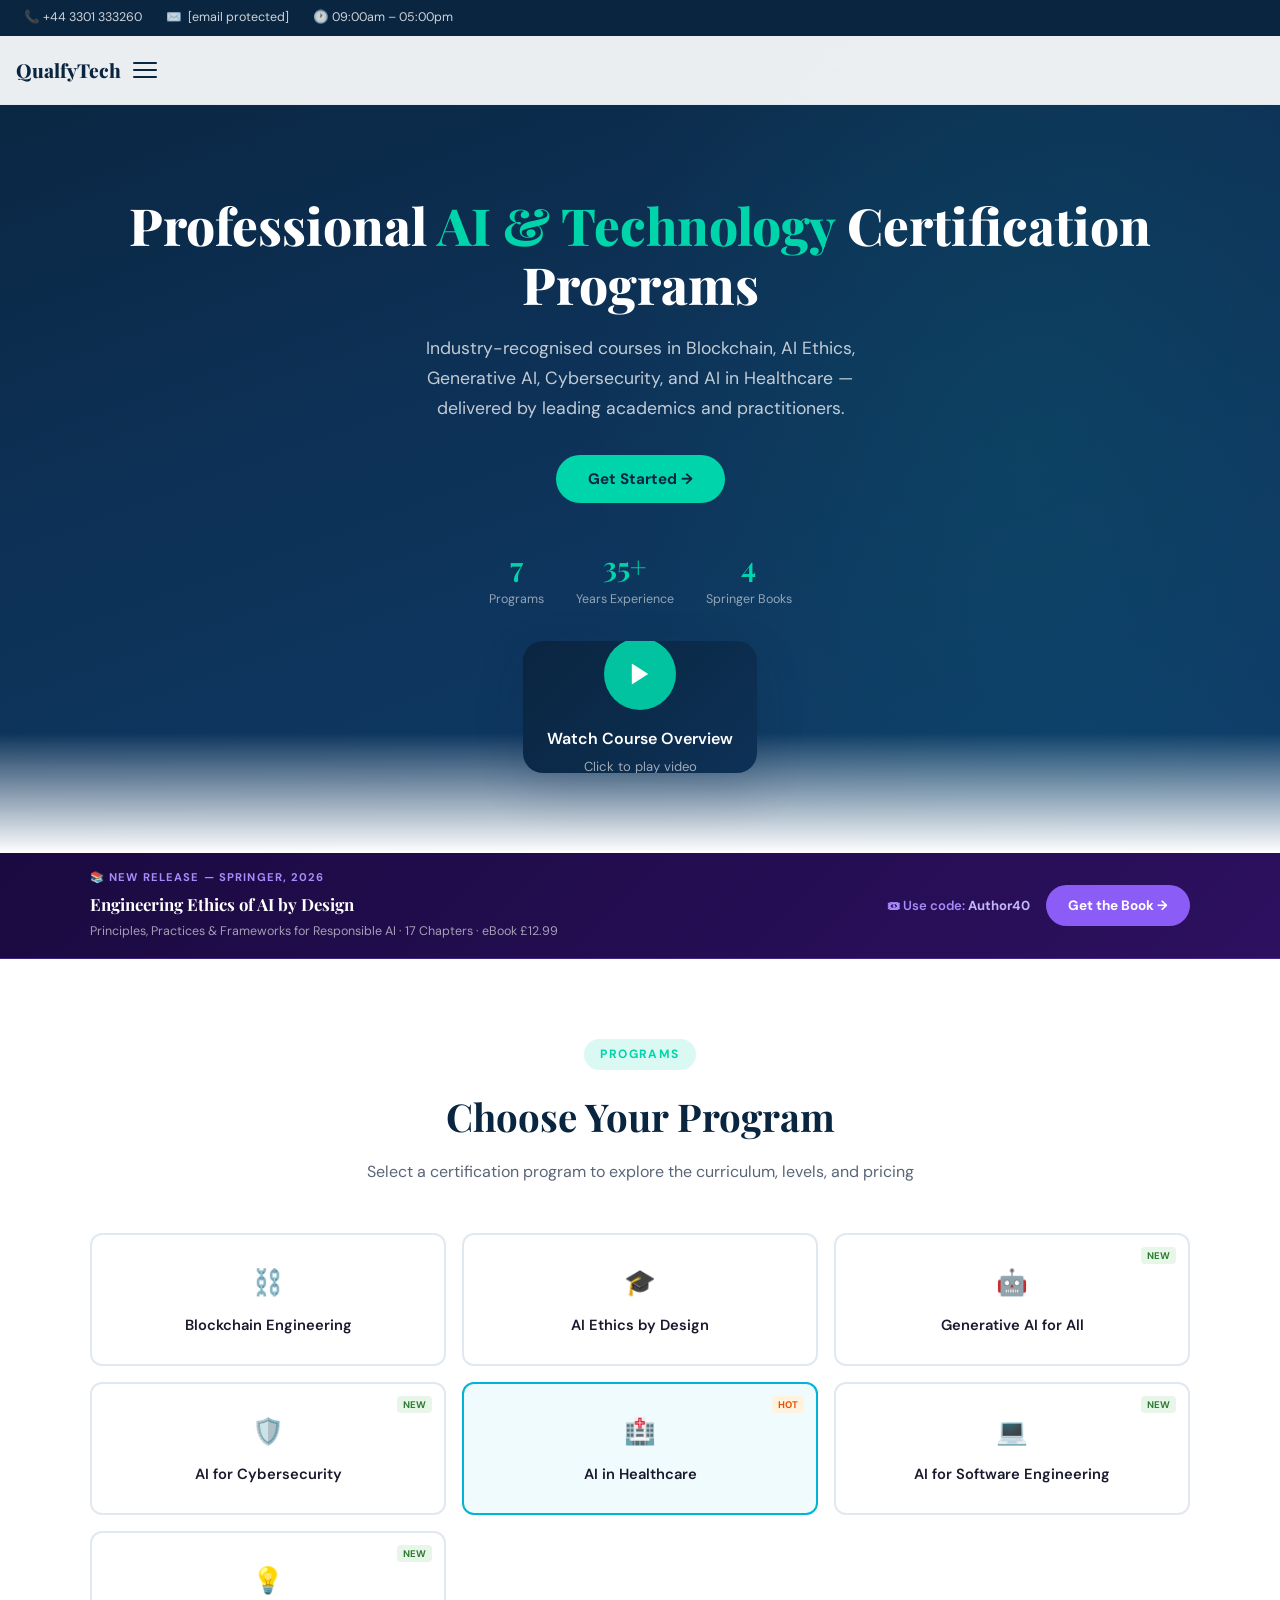
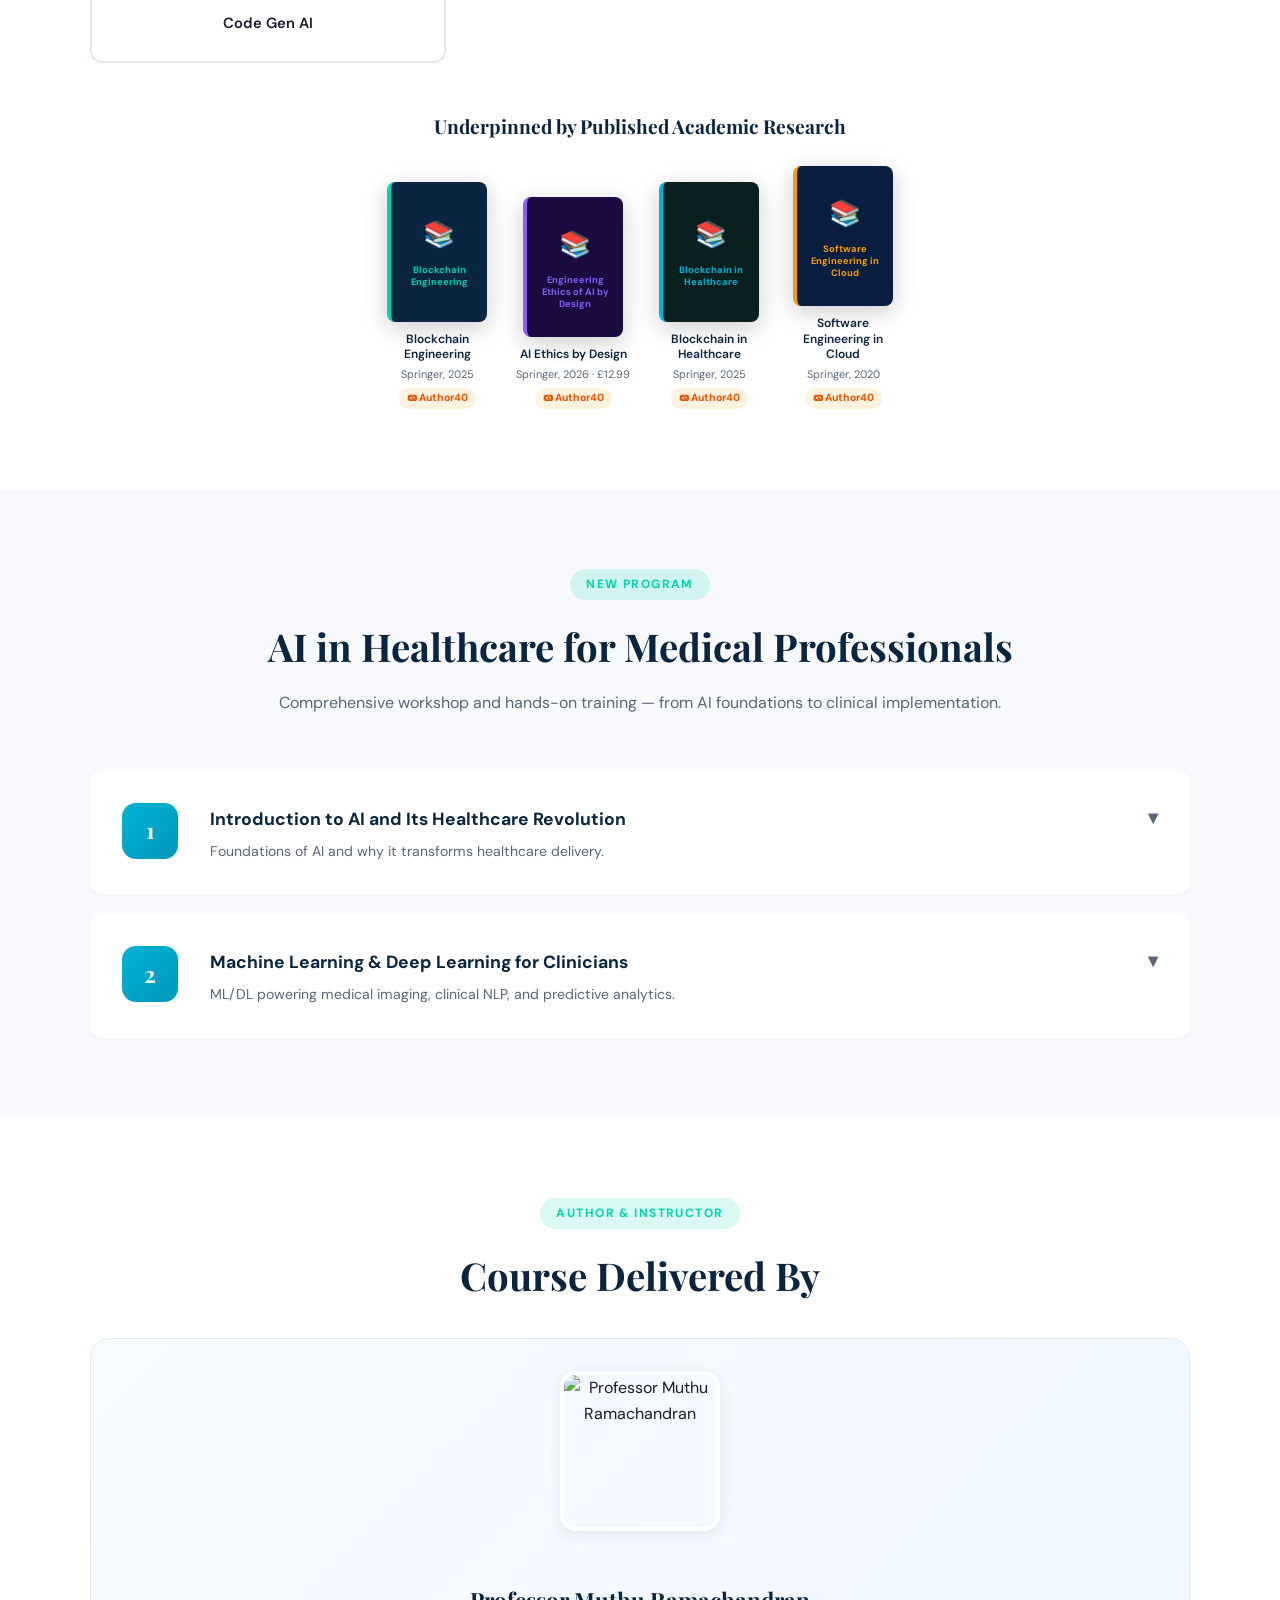
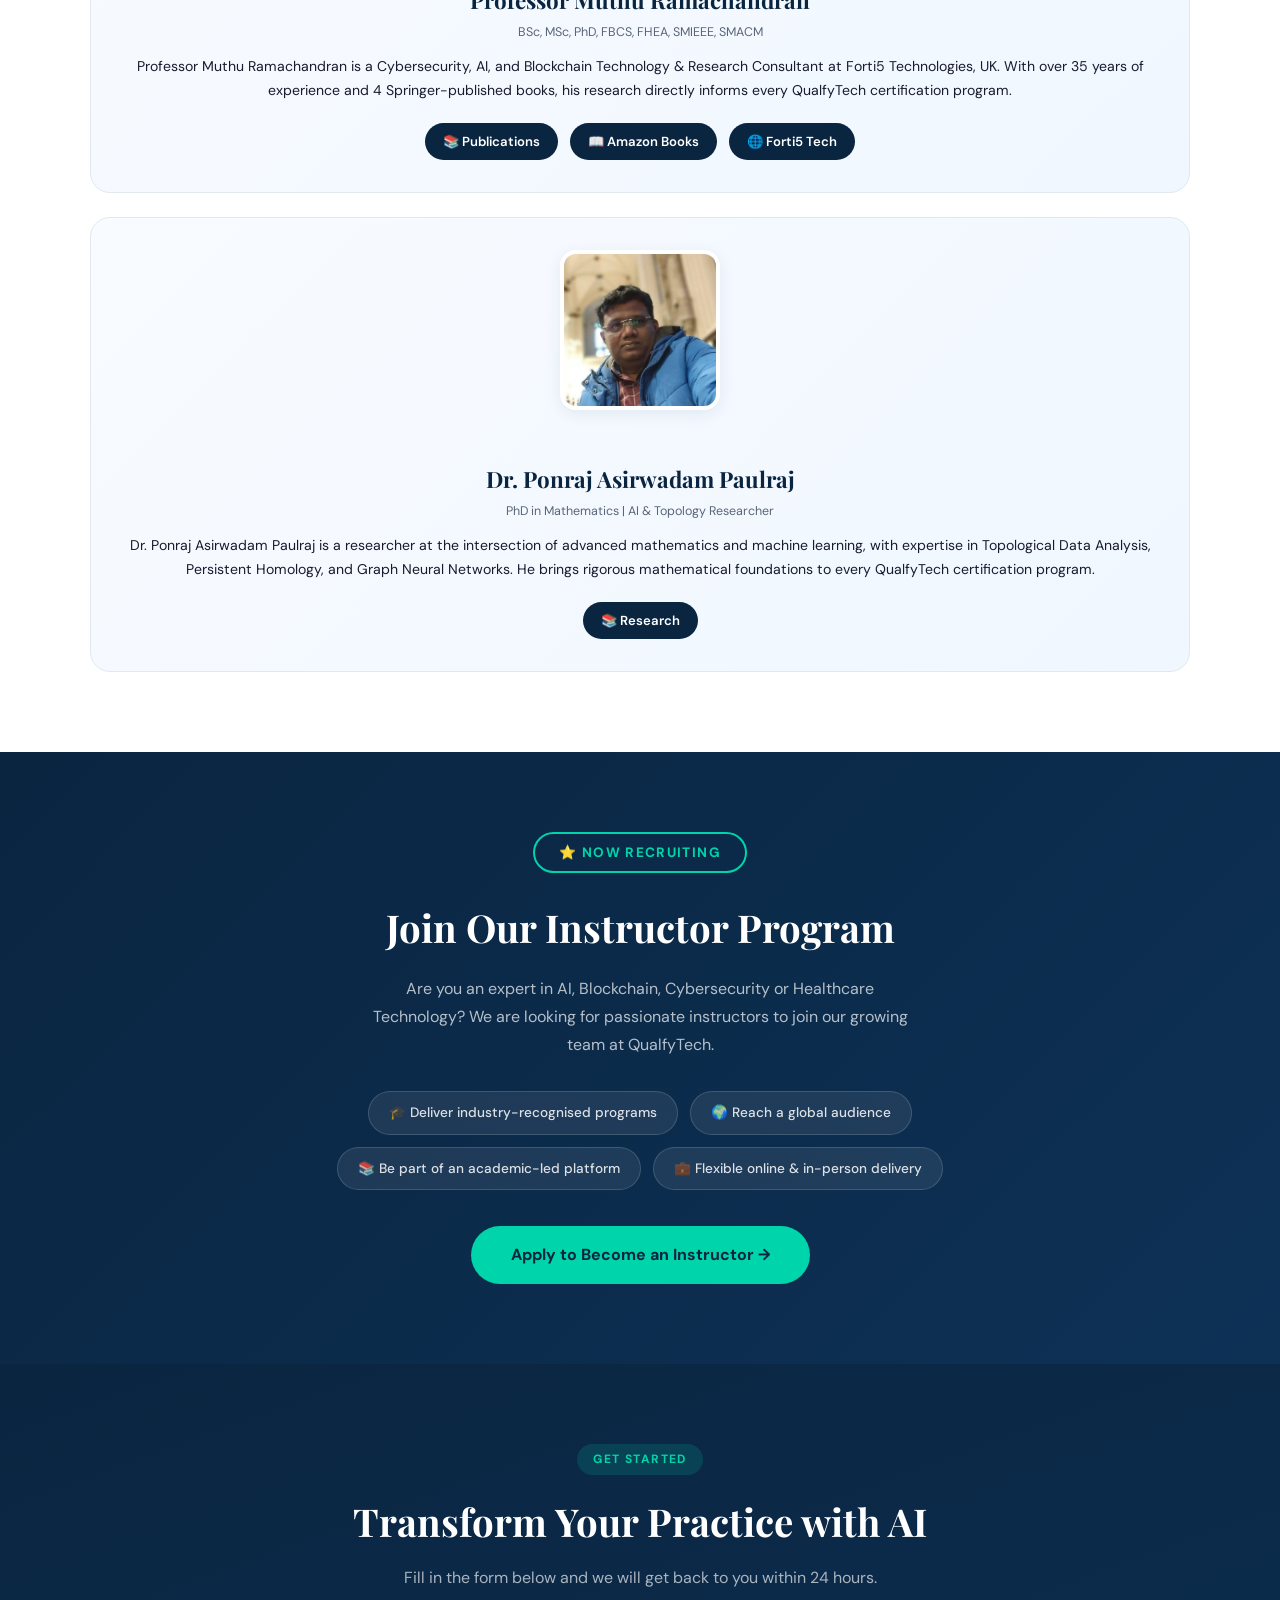
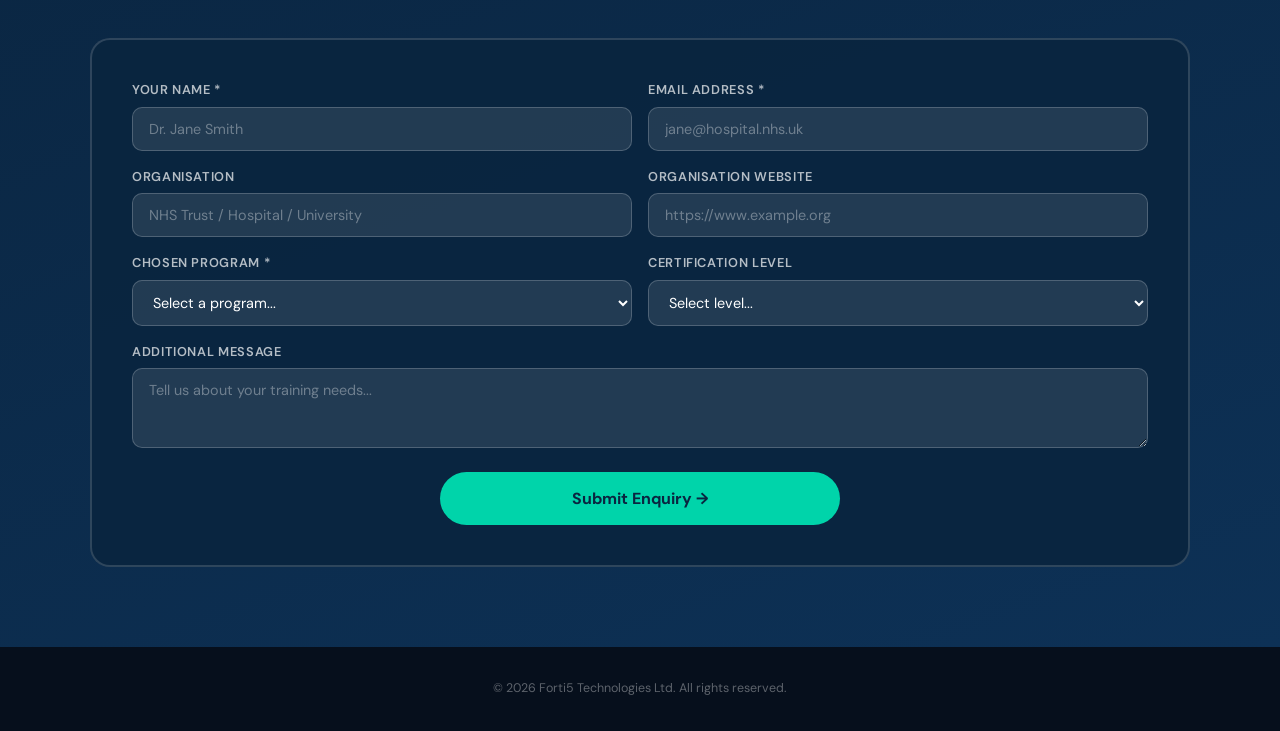
==== commit 3727686b: "Update contact information and links in index.html" ====
--- a/index.html
+++ b/index.html
@@ -14,7 +14,7 @@
   <div class="topbar">
     <div class="topbar-inner">
       <a href="tel:+443301333260" class="topbar-item">📞 +44 3301 333260</a>
-      <a href="mailto:muthu.ramachandran@forti5.tech" class="topbar-item">✉️ muthu.ramachandran@forti5.tech</a>
+      <a href="/cdn-cgi/l/email-protection#b2dfc7c6dac79cc0d3dfd3d1dad3dcd6c0d3dcf2d4ddc0c6db879cc6d7d1da" class="topbar-item">✉️ <span class="__cf_email__" data-cfemail="29445c5d415c075b4844484a4148474d5b4847694f465b5d401c075d4c4a41">[email&#160;protected]</span></a>
       <span class="topbar-item">🕐 09:00am – 05:00pm</span>
     </div>
   </div>
@@ -216,7 +216,7 @@
           <div class="icr">PhD in Mathematics | AI &amp; Topology Researcher</div>
           <div class="ibo">Dr. Ponraj Asirwadam Paulraj is a researcher at the intersection of advanced mathematics and machine learning, with expertise in Topological Data Analysis, Persistent Homology, and Graph Neural Networks. He brings rigorous mathematical foundations to every QualfyTech certification program.</div>
           <div class="ilks">
-            <a href="https://tinyurl.com/muthu-pub" target="_blank" rel="noopener" class="ilk">📚 Research</a>
+            <a href="ponraj.html" class="ilk">📚 Research</a>
           </div>
         </div>
       </div>
@@ -234,7 +234,7 @@
         <div class="join-perk">📚 Be part of an academic-led platform</div>
         <div class="join-perk">💼 Flexible online &amp; in-person delivery</div>
       </div>
-      <a href="mailto:muthu.ramachandran@forti5.tech?subject=Instructor Program Enquiry&body=Hi Professor Muthu,%0D%0A%0D%0AI am interested in joining the QualfyTech Instructor Program.%0D%0A%0D%0AName:%0D%0AQualifications:%0D%0ASpecialisation:%0D%0A%0D%0AThank you!" class="join-btn">Apply to Become an Instructor →</a>
+      <a href="/cdn-cgi/l/email-protection#[base64]" class="join-btn">Apply to Become an Instructor →</a>
     </div>
   </section>
 
@@ -299,7 +299,7 @@
   <footer class="footer">© 2026 Forti5 Technologies Ltd. All rights reserved.</footer>
   <button class="sct" id="sctBtn" aria-label="Scroll to top" onclick="window.scrollTo({top:0,behavior:'smooth'})">↑</button>
 
-  <script>
+  <script data-cfasync="false" src="/cdn-cgi/scripts/5c5dd728/cloudflare-static/email-decode.min.js"></script><script>
     window.addEventListener('scroll', () => {
       document.getElementById('nav').classList.toggle('scrolled', window.scrollY > 10);
       document.getElementById('sctBtn').classList.toggle('visible', window.scrollY > 300);
@@ -310,17 +310,4 @@
     function cM() { hbtn.classList.remove('active'); document.getElementById('mmenu').classList.remove('open'); }
     const obs = new IntersectionObserver((entries) => {
       entries.forEach(e => { if (e.isIntersecting) { e.target.classList.add('visible'); obs.unobserve(e.target); } });
-    }, { threshold: 0, rootMargin: '0px 0px -50px 0px' });
-    document.querySelectorAll('.fin').forEach(el => obs.observe(el));
-    function selP(el, key) { location.href = key + '.html'; }
-    function tL(el) {
-      const wasOpen = el.classList.contains('open');
-      document.querySelectorAll('.lc').forEach(c => c.classList.remove('open'));
-      if (!wasOpen) el.classList.add('open');
-    }
-    document.getElementById('videoCard').addEventListener('click', () => {
-      window.open('https://tinyurl.com/qualifyAI-video', '_blank');
-    });
-  </script>
-</body>
-</html>
+    }, { threshold: 0, rootMargin: '0px 0px -5
